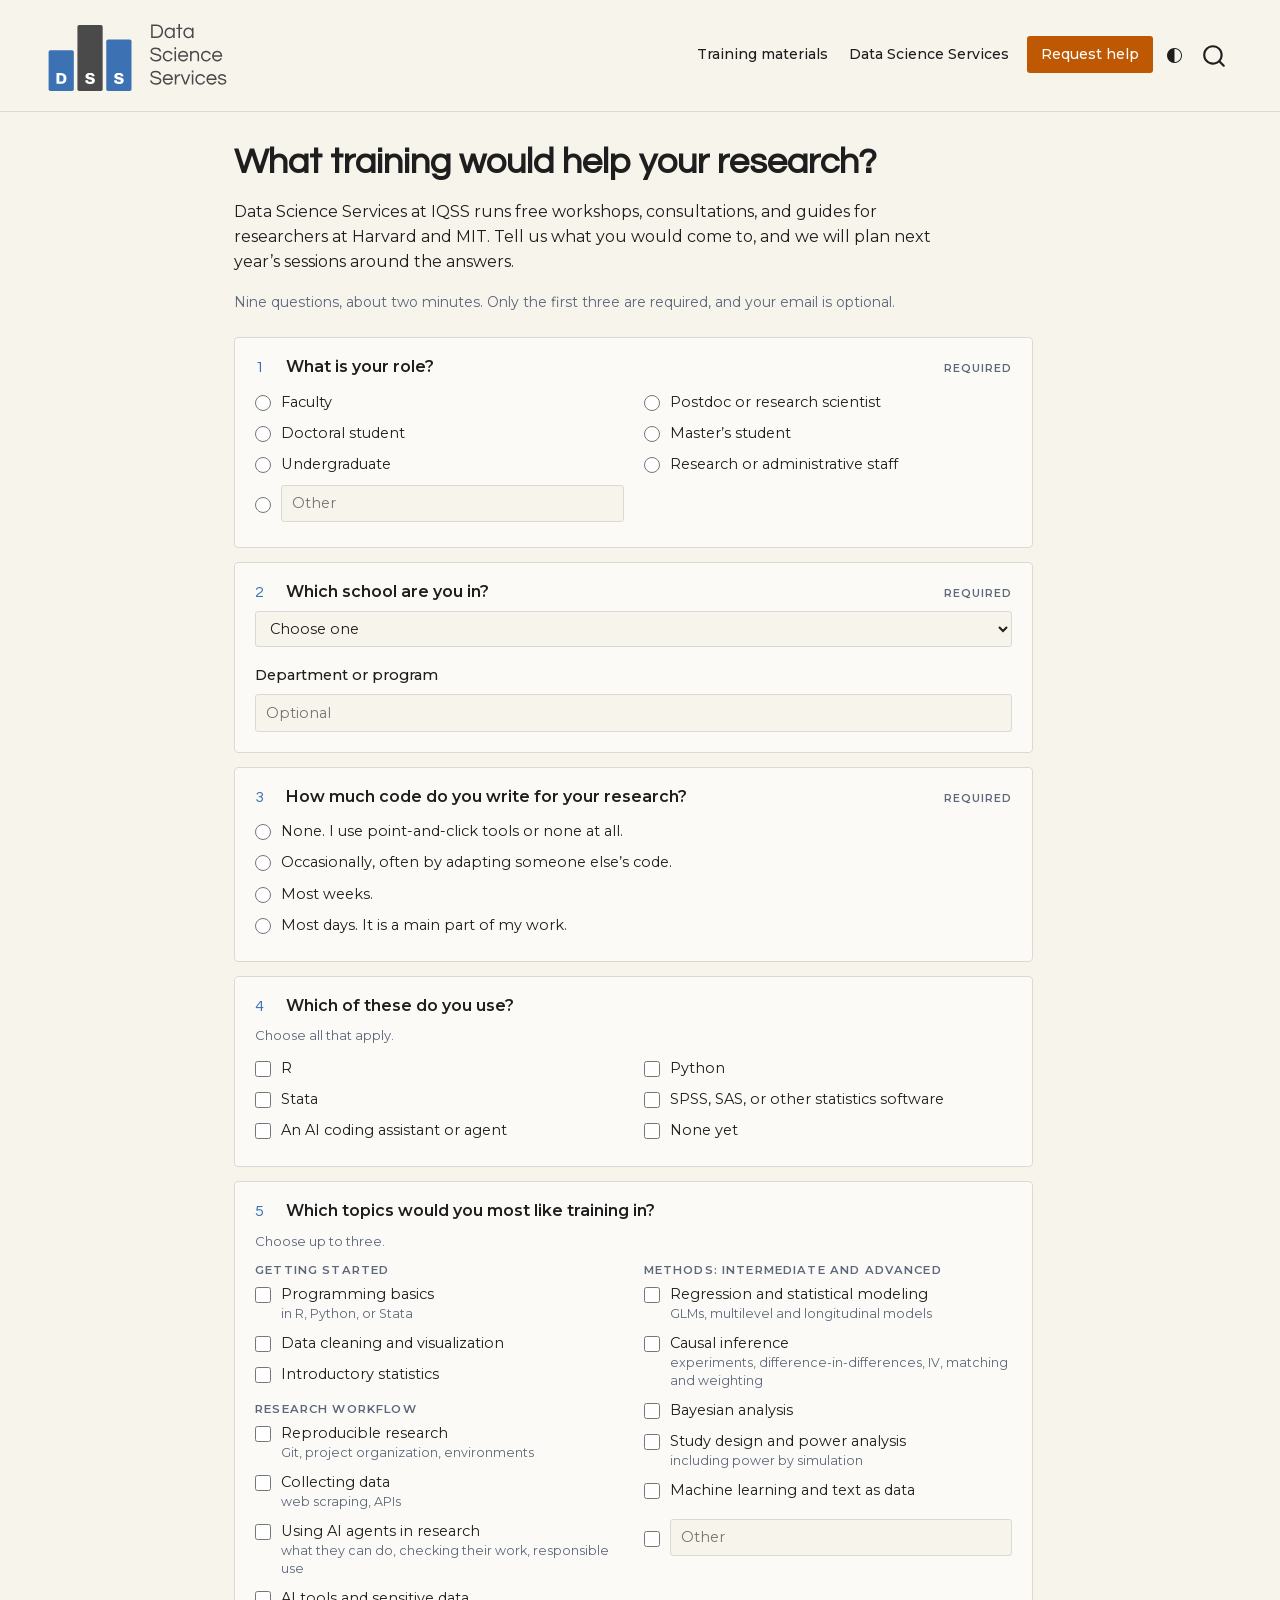
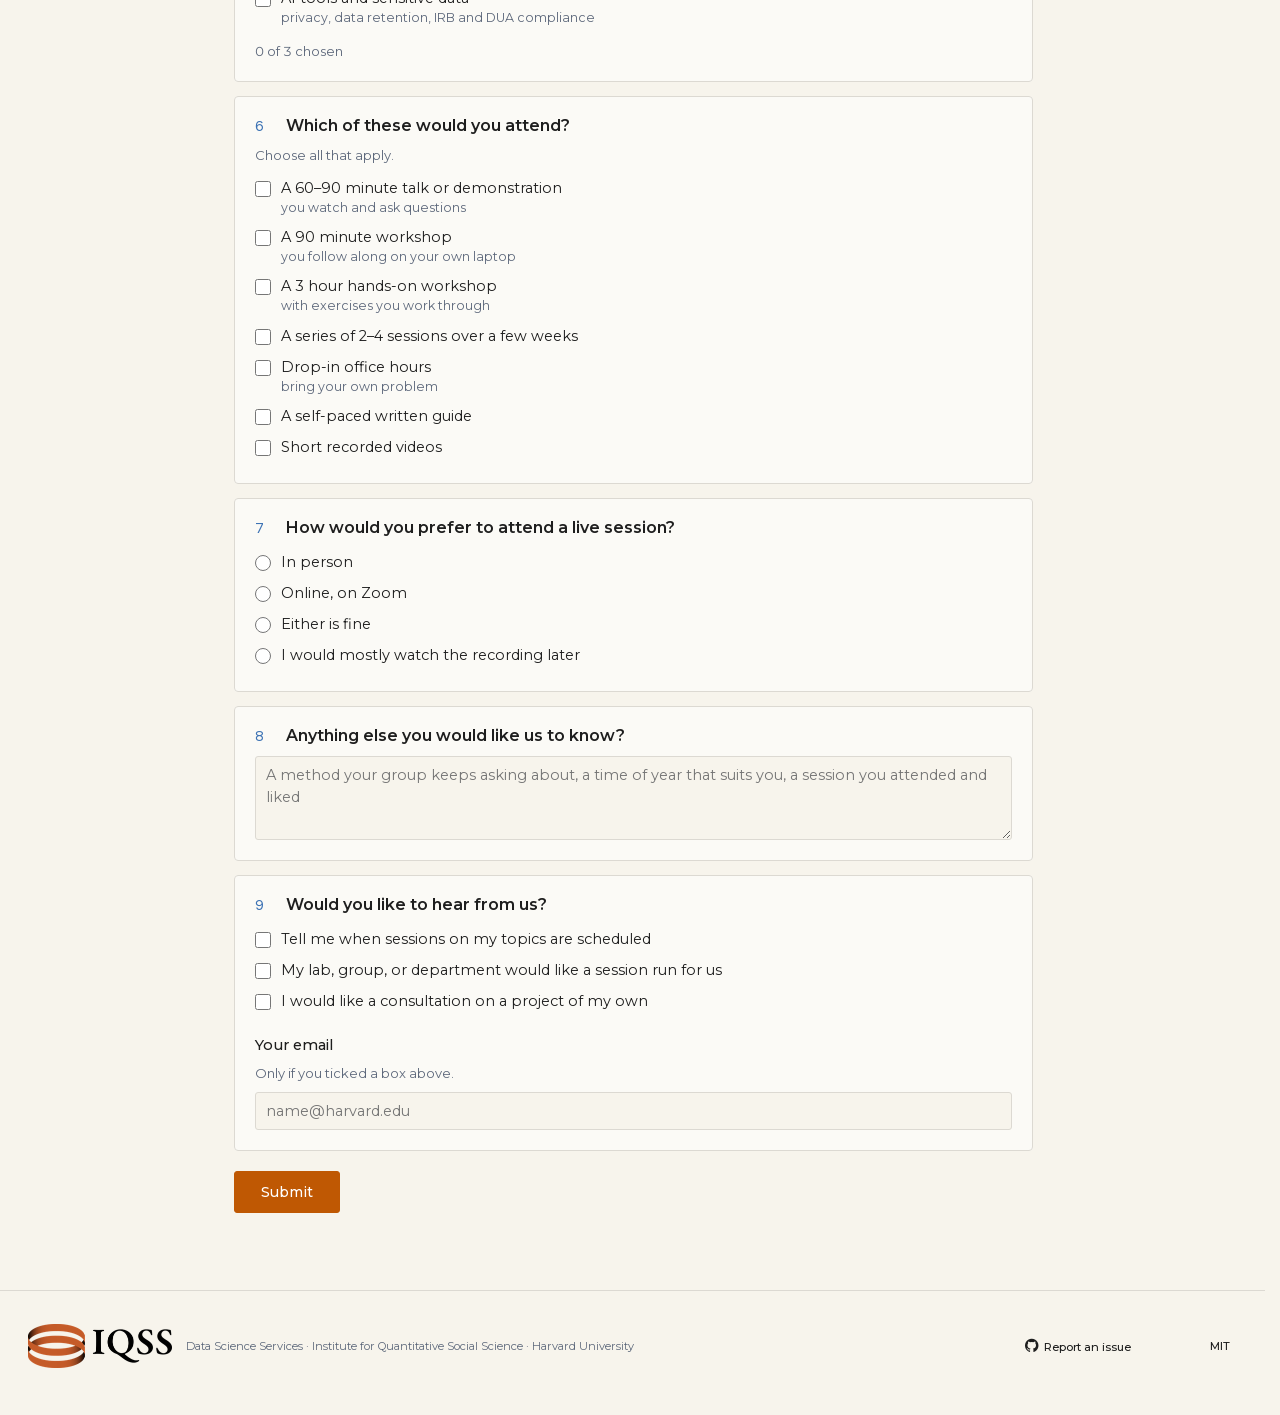
==== index.html @ 77dcd75f "Built site for gh-pages" ====
<!DOCTYPE html>
<html xmlns="http://www.w3.org/1999/xhtml" lang="en" xml:lang="en"><head>

<meta charset="utf-8">
<meta name="generator" content="quarto-1.9.38">

<meta name="viewport" content="width=device-width, initial-scale=1.0, user-scalable=yes">

<meta name="description" content="A two-minute survey from IQSS Data Science Services on the training formats and topics you would use.">

<title>What training would help your research? – DSS Training Survey</title>
<style>
/* Default styles provided by pandoc.
** See https://pandoc.org/MANUAL.html#variables-for-html for config info.
*/
code{white-space: pre-wrap;}
span.smallcaps{font-variant: small-caps;}
div.columns{display: flex; gap: min(4vw, 1.5em);}
div.column{flex: auto; overflow-x: auto;}
div.hanging-indent{margin-left: 1.5em; text-indent: -1.5em;}
ul.task-list{list-style: none;}
ul.task-list li input[type="checkbox"] {
  width: 0.8em;
  margin: 0 0.8em 0.2em -1em; /* quarto-specific, see https://github.com/quarto-dev/quarto-cli/issues/4556 */ 
  vertical-align: middle;
}
</style>


<script src="site_libs/quarto-nav/quarto-nav.js"></script>
<script src="site_libs/clipboard/clipboard.min.js"></script>
<script src="site_libs/quarto-search/autocomplete.umd.js"></script>
<script src="site_libs/quarto-search/fuse.min.js"></script>
<script src="site_libs/quarto-search/quarto-search.js"></script>
<meta name="quarto:offset" content="./">
<link href="site_libs/quarto-contrib/quarto-project/IQSS/dss-theme/assets/favicon.png" rel="icon" type="image/png">
<script src="site_libs/quarto-html/quarto.js" type="module"></script>
<script src="site_libs/quarto-html/tabsets/tabsets.js" type="module"></script>
<script src="site_libs/quarto-html/popper.min.js"></script>
<script src="site_libs/quarto-html/tippy.umd.min.js"></script>
<link href="site_libs/quarto-html/tippy.css" rel="stylesheet">
<link href="site_libs/quarto-html/quarto-syntax-highlighting-15634bcf2e68342d4ad2dfa704d543f6.css" rel="stylesheet" class="quarto-color-scheme" id="quarto-text-highlighting-styles">
<link href="site_libs/quarto-html/quarto-syntax-highlighting-dark-0a6b7249c26820e032cb0bd839ff02b1.css" rel="stylesheet" class="quarto-color-scheme quarto-color-alternate" id="quarto-text-highlighting-styles">
<link href="site_libs/quarto-html/quarto-syntax-highlighting-15634bcf2e68342d4ad2dfa704d543f6.css" rel="stylesheet" class="quarto-color-scheme-extra" id="quarto-text-highlighting-styles">
<script src="site_libs/bootstrap/bootstrap.min.js"></script>
<link href="site_libs/bootstrap/bootstrap-icons.css" rel="stylesheet">
<link href="site_libs/bootstrap/bootstrap-e7f8f51097f6277f8f8ce4ca144db521.min.css" rel="stylesheet" append-hash="true" class="quarto-color-scheme" id="quarto-bootstrap" data-mode="light">
<link href="site_libs/bootstrap/bootstrap-dark-ff4633e1a3290152a668ff7539f5a228.min.css" rel="stylesheet" append-hash="true" class="quarto-color-scheme quarto-color-alternate" id="quarto-bootstrap" data-mode="dark">
<link href="site_libs/bootstrap/bootstrap-e7f8f51097f6277f8f8ce4ca144db521.min.css" rel="stylesheet" append-hash="true" class="quarto-color-scheme-extra" id="quarto-bootstrap" data-mode="light">
<script id="quarto-search-options" type="application/json">{
  "location": "navbar",
  "copy-button": false,
  "collapse-after": 3,
  "panel-placement": "end",
  "type": "overlay",
  "limit": 50,
  "keyboard-shortcut": [
    "f",
    "/",
    "s"
  ],
  "show-item-context": false,
  "language": {
    "search-no-results-text": "No results",
    "search-matching-documents-text": "matching documents",
    "search-copy-link-title": "Copy link to search",
    "search-hide-matches-text": "Hide additional matches",
    "search-more-match-text": "more match in this document",
    "search-more-matches-text": "more matches in this document",
    "search-clear-button-title": "Clear",
    "search-text-placeholder": "",
    "search-detached-cancel-button-title": "Cancel",
    "search-submit-button-title": "Submit",
    "search-label": "Search"
  }
}</script>
<meta name="theme-color" content="#3C72B4">


</head>

<body class="nav-fixed fullcontent quarto-light"><script id="quarto-html-before-body" type="application/javascript">
    const toggleBodyColorMode = (bsSheetEl) => {
      const mode = bsSheetEl.getAttribute("data-mode");
      const bodyEl = window.document.querySelector("body");
      if (mode === "dark") {
        bodyEl.classList.add("quarto-dark");
        bodyEl.classList.remove("quarto-light");
      } else {
        bodyEl.classList.add("quarto-light");
        bodyEl.classList.remove("quarto-dark");
      }
    }
    const toggleBodyColorPrimary = () => {
      const bsSheetEl = window.document.querySelector("link#quarto-bootstrap:not([rel=disabled-stylesheet])");
      if (bsSheetEl) {
        toggleBodyColorMode(bsSheetEl);
      }
    }
    const setColorSchemeToggle = (alternate) => {
      const toggles = window.document.querySelectorAll('.quarto-color-scheme-toggle');
      for (let i=0; i < toggles.length; i++) {
        const toggle = toggles[i];
        if (toggle) {
          if (alternate) {
            toggle.classList.add("alternate");
          } else {
            toggle.classList.remove("alternate");
          }
        }
      }
    };
    const toggleColorMode = (alternate) => {
      // Switch the stylesheets
      const primaryStylesheets = window.document.querySelectorAll('link.quarto-color-scheme:not(.quarto-color-alternate)');
      const alternateStylesheets = window.document.querySelectorAll('link.quarto-color-scheme.quarto-color-alternate');
      manageTransitions('#quarto-margin-sidebar .nav-link', false);
      if (alternate) {
        // note: dark is layered on light, we don't disable primary!
        enableStylesheet(alternateStylesheets);
        for (const sheetNode of alternateStylesheets) {
          if (sheetNode.id === "quarto-bootstrap") {
            toggleBodyColorMode(sheetNode);
          }
        }
      } else {
        disableStylesheet(alternateStylesheets);
        enableStylesheet(primaryStylesheets)
        toggleBodyColorPrimary();
      }
      manageTransitions('#quarto-margin-sidebar .nav-link', true);
      // Switch the toggles
      setColorSchemeToggle(alternate)
      // Hack to workaround the fact that safari doesn't
      // properly recolor the scrollbar when toggling (#1455)
      if (navigator.userAgent.indexOf('Safari') > 0 && navigator.userAgent.indexOf('Chrome') == -1) {
        manageTransitions("body", false);
        window.scrollTo(0, 1);
        setTimeout(() => {
          window.scrollTo(0, 0);
          manageTransitions("body", true);
        }, 40);
      }
    }
    const disableStylesheet = (stylesheets) => {
      for (let i=0; i < stylesheets.length; i++) {
        const stylesheet = stylesheets[i];
        stylesheet.rel = 'disabled-stylesheet';
      }
    }
    const enableStylesheet = (stylesheets) => {
      for (let i=0; i < stylesheets.length; i++) {
        const stylesheet = stylesheets[i];
        if(stylesheet.rel !== 'stylesheet') { // for Chrome, which will still FOUC without this check
          stylesheet.rel = 'stylesheet';
        }
      }
    }
    const manageTransitions = (selector, allowTransitions) => {
      const els = window.document.querySelectorAll(selector);
      for (let i=0; i < els.length; i++) {
        const el = els[i];
        if (allowTransitions) {
          el.classList.remove('notransition');
        } else {
          el.classList.add('notransition');
        }
      }
    }
    const isFileUrl = () => {
      return window.location.protocol === 'file:';
    }
    const hasAlternateSentinel = () => {
      let styleSentinel = getColorSchemeSentinel();
      if (styleSentinel !== null) {
        return styleSentinel === "alternate";
      } else {
        return false;
      }
    }
    const setStyleSentinel = (alternate) => {
      const value = alternate ? "alternate" : "default";
      if (!isFileUrl()) {
        window.localStorage.setItem("quarto-color-scheme", value);
      } else {
        localAlternateSentinel = value;
      }
    }
    const getColorSchemeSentinel = () => {
      if (!isFileUrl()) {
        const storageValue = window.localStorage.getItem("quarto-color-scheme");
        return storageValue != null ? storageValue : localAlternateSentinel;
      } else {
        return localAlternateSentinel;
      }
    }
    const toggleGiscusIfUsed = (isAlternate, darkModeDefault) => {
      const baseTheme = document.querySelector('#giscus-base-theme')?.value ?? 'light';
      const alternateTheme = document.querySelector('#giscus-alt-theme')?.value ?? 'dark';
      let newTheme = '';
      if(authorPrefersDark) {
        newTheme = isAlternate ? baseTheme : alternateTheme;
      } else {
        newTheme = isAlternate ? alternateTheme : baseTheme;
      }
      const changeGiscusTheme = () => {
        // From: https://github.com/giscus/giscus/issues/336
        const sendMessage = (message) => {
          const iframe = document.querySelector('iframe.giscus-frame');
          if (!iframe) return;
          iframe.contentWindow.postMessage({ giscus: message }, 'https://giscus.app');
        }
        sendMessage({
          setConfig: {
            theme: newTheme
          }
        });
      }
      const isGiscussLoaded = window.document.querySelector('iframe.giscus-frame') !== null;
      if (isGiscussLoaded) {
        changeGiscusTheme();
      }
    };
    const authorPrefersDark = false;
    const queryPrefersDark = window.matchMedia('(prefers-color-scheme: dark)');
    const darkModeDefault = queryPrefersDark.matches;
      document.querySelector('link#quarto-text-highlighting-styles.quarto-color-scheme-extra').rel = 'disabled-stylesheet';
      document.querySelector('link#quarto-bootstrap.quarto-color-scheme-extra').rel = 'disabled-stylesheet';
    let localAlternateSentinel = darkModeDefault ? 'alternate' : 'default';
    // Dark / light mode switch
    window.quartoToggleColorScheme = () => {
      // Read the current dark / light value
      let toAlternate = !hasAlternateSentinel();
      toggleColorMode(toAlternate);
      setStyleSentinel(toAlternate);
      toggleGiscusIfUsed(toAlternate, darkModeDefault);
      window.dispatchEvent(new Event('resize'));
    };
    queryPrefersDark.addEventListener("change", e => {
      if(window.localStorage.getItem("quarto-color-scheme") !== null)
        return;
      const alternate = e.matches
      toggleColorMode(alternate);
      localAlternateSentinel = e.matches ? 'alternate' : 'default'; // this is used alongside local storage!
      toggleGiscusIfUsed(alternate, darkModeDefault);
    });
    // Switch to dark mode if need be
    if (hasAlternateSentinel()) {
      toggleColorMode(true);
    } else {
      toggleColorMode(false);
    }
  </script>

<div id="quarto-search-results"></div>
  <header id="quarto-header" class="headroom fixed-top">
    <nav class="navbar navbar-expand-lg " data-bs-theme="dark">
      <div class="navbar-container container-fluid">
      <div class="navbar-brand-container mx-auto">
    <a href="https://www.iq.harvard.edu/data-science-services" class="navbar-brand navbar-brand-logo">
    <img src="site_libs/quarto-contrib/quarto-project/IQSS/dss-theme/assets/dss-logo.svg" alt="" class="navbar-logo light-content">
    <img src="site_libs/quarto-contrib/quarto-project/IQSS/dss-theme/assets/dss-logo-dark.svg" alt="" class="navbar-logo dark-content">
    </a>
  </div>
            <div id="quarto-search" class="" title="Search"></div>
          <button class="navbar-toggler" type="button" data-bs-toggle="collapse" data-bs-target="#navbarCollapse" aria-controls="navbarCollapse" role="menu" aria-expanded="false" aria-label="Toggle navigation" onclick="if (window.quartoToggleHeadroom) { window.quartoToggleHeadroom(); }">
  <span class="navbar-toggler-icon"></span>
</button>
          <div class="collapse navbar-collapse" id="navbarCollapse">
            <ul class="navbar-nav navbar-nav-scroll ms-auto">
  <li class="nav-item">
    <a class="nav-link" href="https://iqss.github.io/dss-training/"> 
<span class="menu-text">Training materials</span></a>
  </li>  
  <li class="nav-item">
    <a class="nav-link" href="https://www.iq.harvard.edu/data-science-services"> 
<span class="menu-text">Data Science Services</span></a>
  </li>  
  <li class="nav-item">
    <a class="nav-link" href="https://www.iq.harvard.edu/data-science-services/contact-us"> 
<span class="menu-text">Request help</span></a>
  </li>  
</ul>
          </div> <!-- /navcollapse -->
            <div class="quarto-navbar-tools">
  <a href="" class="quarto-color-scheme-toggle quarto-navigation-tool  px-1" onclick="window.quartoToggleColorScheme(); return false;" title="Toggle dark mode"><i class="bi"></i></a>
</div>
      </div> <!-- /container-fluid -->
    </nav>
</header>
<!-- content -->
<div id="quarto-content" class="quarto-container page-columns page-rows-contents page-layout-article page-navbar">
<!-- sidebar -->
<!-- margin-sidebar -->
    
<!-- main -->
<main class="content" id="quarto-document-content">


<header id="title-block-header" class="quarto-title-block default">
<div class="quarto-title">
<h1 class="title">What training would help your research?</h1>
</div>

<div>
  <div class="description">
    A two-minute survey from IQSS Data Science Services on the training formats and topics you would use.
  </div>
</div>


<div class="quarto-title-meta">

    
  
    
  </div>
  


</header>


<p class="lede">Data Science Services at IQSS runs free workshops, consultations, and guides for researchers at Harvard and MIT. Tell us what you would come to, and we will plan next year’s sessions around the answers.</p><p class="survey-meta">Nine questions, about two minutes. Only the first three are required, and your email is optional.</p><form id="survey-form" data-survey="2026" data-endpoint="https://script.google.com/macros/s/AKfycbxiOhMQ71eu6hIfHcC5cVQHvexdoMuqfLyOzqNETC7YJBLpxZy3nLkGeoO0Kr7VsfQU/exec" novalidate=""><fieldset><div class="question" data-q="role" data-type="radio" data-required="true"><div class="q" id="role-label"><span class="num">1</span><span class="q-text">What is your role?</span><span class="req" title="Required">Required</span></div><div class="opts cols"><label class="opt" for="role-1"><input type="radio" name="role" id="role-1" value="Faculty"><span>Faculty</span></label><label class="opt" for="role-2"><input type="radio" name="role" id="role-2" value="Postdoc or research scientist"><span>Postdoc or research scientist</span></label><label class="opt" for="role-3"><input type="radio" name="role" id="role-3" value="Doctoral student"><span>Doctoral student</span></label><label class="opt" for="role-4"><input type="radio" name="role" id="role-4" value="Master’s student"><span>Master’s student</span></label><label class="opt" for="role-5"><input type="radio" name="role" id="role-5" value="Undergraduate"><span>Undergraduate</span></label><label class="opt" for="role-6"><input type="radio" name="role" id="role-6" value="Research or administrative staff"><span>Research or administrative staff</span></label><div class="opt opt-other"><input type="radio" name="role" id="role-other" value="Other" aria-label="Other"><input type="text" class="other-text" id="role-other-text" name="role_other" placeholder="Other" maxlength="200" aria-label="Other, please describe"></div></div><div class="error" role="alert"></div></div></fieldset><fieldset><div class="question" data-q="school" data-type="select" data-required="true"><div class="q" id="school-label"><span class="num">2</span><span class="q-text">Which school are you in?</span><span class="req" title="Required">Required</span></div><select id="school" name="school" aria-labelledby="school-label"><option value="">Choose one</option><option>Faculty of Arts and Sciences</option><option>School of Engineering and Applied Sciences</option><option>Business School</option><option>Chan School of Public Health</option><option>Divinity School</option><option>Graduate School of Design</option><option>Graduate School of Education</option><option>Kennedy School</option><option>Law School</option><option>Medical School or School of Dental Medicine</option><option>Radcliffe Institute</option><option>Other Harvard unit</option><option>MIT</option><option>Elsewhere</option></select><div class="error" role="alert"></div></div><div class="question" data-q="department" data-type="text"><div class="q part" id="department-label"><span class="q-text">Department or program</span></div><input type="text" id="department" name="department" maxlength="200" placeholder="Optional" aria-labelledby="department-label"><div class="error" role="alert"></div></div></fieldset><fieldset><div class="question" data-q="coding" data-type="radio" data-required="true"><div class="q" id="coding-label"><span class="num">3</span><span class="q-text">How much code do you write for your research?</span><span class="req" title="Required">Required</span></div><div class="opts"><label class="opt" for="coding-1"><input type="radio" name="coding" id="coding-1" value="None. I use point-and-click tools or none at all."><span>None. I use point-and-click tools or none at all.</span></label><label class="opt" for="coding-2"><input type="radio" name="coding" id="coding-2" value="Occasionally, often by adapting someone else’s code."><span>Occasionally, often by adapting someone else’s code.</span></label><label class="opt" for="coding-3"><input type="radio" name="coding" id="coding-3" value="Most weeks."><span>Most weeks.</span></label><label class="opt" for="coding-4"><input type="radio" name="coding" id="coding-4" value="Most days. It is a main part of my work."><span>Most days. It is a main part of my work.</span></label></div><div class="error" role="alert"></div></div></fieldset><fieldset><div class="question" data-q="uses" data-type="checkbox"><div class="q" id="uses-label"><span class="num">4</span><span class="q-text">Which of these do you use?</span></div><div class="hint">Choose all that apply.</div><div class="opts cols"><label class="opt" for="uses-1"><input type="checkbox" name="uses" id="uses-1" value="R"><span>R</span></label><label class="opt" for="uses-2"><input type="checkbox" name="uses" id="uses-2" value="Python"><span>Python</span></label><label class="opt" for="uses-3"><input type="checkbox" name="uses" id="uses-3" value="Stata"><span>Stata</span></label><label class="opt" for="uses-4"><input type="checkbox" name="uses" id="uses-4" value="SPSS, SAS, or other statistics software"><span>SPSS, SAS, or other statistics software</span></label><label class="opt" for="uses-5"><input type="checkbox" name="uses" id="uses-5" value="An AI coding assistant or agent"><span>An AI coding assistant or agent</span></label><label class="opt" for="uses-6"><input type="checkbox" name="uses" id="uses-6" value="None yet"><span>None yet</span></label></div><div class="error" role="alert"></div></div></fieldset><fieldset><div class="question" data-q="topics" data-type="checkbox" data-max="3"><div class="q" id="topics-label"><span class="num">5</span><span class="q-text">Which topics would you most like training in?</span></div><div class="hint">Choose up to three.</div><div class="opts cols"><div class="opt-group"><div class="group-label">Getting started</div><label class="opt" for="topics-1"><input type="checkbox" name="topics" id="topics-1" value="Programming basics"><span>Programming basics<small>in R, Python, or Stata</small></span></label><label class="opt" for="topics-2"><input type="checkbox" name="topics" id="topics-2" value="Data cleaning and visualization"><span>Data cleaning and visualization</span></label><label class="opt" for="topics-3"><input type="checkbox" name="topics" id="topics-3" value="Introductory statistics"><span>Introductory statistics</span></label></div><div class="opt-group"><div class="group-label">Research workflow</div><label class="opt" for="topics-4"><input type="checkbox" name="topics" id="topics-4" value="Reproducible research"><span>Reproducible research<small>Git, project organization, environments</small></span></label><label class="opt" for="topics-5"><input type="checkbox" name="topics" id="topics-5" value="Collecting data"><span>Collecting data<small>web scraping, APIs</small></span></label><label class="opt" for="topics-6"><input type="checkbox" name="topics" id="topics-6" value="Using AI agents in research"><span>Using AI agents in research<small>what they can do, checking their work, responsible use</small></span></label><label class="opt" for="topics-7"><input type="checkbox" name="topics" id="topics-7" value="AI tools and sensitive data"><span>AI tools and sensitive data<small>privacy, data retention, IRB and DUA compliance</small></span></label></div><div class="opt-group"><div class="group-label">Methods: intermediate and advanced</div><label class="opt" for="topics-8"><input type="checkbox" name="topics" id="topics-8" value="Regression and statistical modeling"><span>Regression and statistical modeling<small>GLMs, multilevel and longitudinal models</small></span></label><label class="opt" for="topics-9"><input type="checkbox" name="topics" id="topics-9" value="Causal inference"><span>Causal inference<small>experiments, difference-in-differences, IV, matching and weighting</small></span></label><label class="opt" for="topics-10"><input type="checkbox" name="topics" id="topics-10" value="Bayesian analysis"><span>Bayesian analysis</span></label><label class="opt" for="topics-11"><input type="checkbox" name="topics" id="topics-11" value="Study design and power analysis"><span>Study design and power analysis<small>including power by simulation</small></span></label><label class="opt" for="topics-12"><input type="checkbox" name="topics" id="topics-12" value="Machine learning and text as data"><span>Machine learning and text as data</span></label></div><div class="opt opt-other"><input type="checkbox" name="topics" id="topics-other" value="Other" aria-label="Other"><input type="text" class="other-text" id="topics-other-text" name="topics_other" placeholder="Other" maxlength="200" aria-label="Other, please describe"></div></div><div class="counter" aria-live="polite"></div><div class="error" role="alert"></div></div></fieldset><fieldset><div class="question" data-q="formats" data-type="checkbox"><div class="q" id="formats-label"><span class="num">6</span><span class="q-text">Which of these would you attend?</span></div><div class="hint">Choose all that apply.</div><div class="opts"><label class="opt" for="formats-1"><input type="checkbox" name="formats" id="formats-1" value="A 60–90 minute talk or demonstration"><span>A 60–90 minute talk or demonstration<small>you watch and ask questions</small></span></label><label class="opt" for="formats-2"><input type="checkbox" name="formats" id="formats-2" value="A 90 minute workshop"><span>A 90 minute workshop<small>you follow along on your own laptop</small></span></label><label class="opt" for="formats-3"><input type="checkbox" name="formats" id="formats-3" value="A 3 hour hands-on workshop"><span>A 3 hour hands-on workshop<small>with exercises you work through</small></span></label><label class="opt" for="formats-4"><input type="checkbox" name="formats" id="formats-4" value="A series of 2–4 sessions over a few weeks"><span>A series of 2–4 sessions over a few weeks</span></label><label class="opt" for="formats-5"><input type="checkbox" name="formats" id="formats-5" value="Drop-in office hours"><span>Drop-in office hours<small>bring your own problem</small></span></label><label class="opt" for="formats-6"><input type="checkbox" name="formats" id="formats-6" value="A self-paced written guide"><span>A self-paced written guide</span></label><label class="opt" for="formats-7"><input type="checkbox" name="formats" id="formats-7" value="Short recorded videos"><span>Short recorded videos</span></label></div><div class="error" role="alert"></div></div></fieldset><fieldset><div class="question" data-q="attend" data-type="radio"><div class="q" id="attend-label"><span class="num">7</span><span class="q-text">How would you prefer to attend a live session?</span></div><div class="opts"><label class="opt" for="attend-1"><input type="radio" name="attend" id="attend-1" value="In person"><span>In person</span></label><label class="opt" for="attend-2"><input type="radio" name="attend" id="attend-2" value="Online, on Zoom"><span>Online, on Zoom</span></label><label class="opt" for="attend-3"><input type="radio" name="attend" id="attend-3" value="Either is fine"><span>Either is fine</span></label><label class="opt" for="attend-4"><input type="radio" name="attend" id="attend-4" value="I would mostly watch the recording later"><span>I would mostly watch the recording later</span></label></div><div class="error" role="alert"></div></div></fieldset><fieldset><div class="question" data-q="comments" data-type="textarea"><div class="q" id="comments-label"><span class="num">8</span><span class="q-text">Anything else you would like us to know?</span></div><textarea id="comments" name="comments" maxlength="2000" placeholder="A method your group keeps asking about, a time of year that suits you, a session you attended and liked" aria-labelledby="comments-label"></textarea><div class="error" role="alert"></div></div></fieldset><fieldset><div class="question" data-q="follow_up" data-type="checkbox"><div class="q" id="follow_up-label"><span class="num">9</span><span class="q-text">Would you like to hear from us?</span></div><div class="opts"><label class="opt" for="follow_up-1"><input type="checkbox" name="follow_up" id="follow_up-1" value="Tell me when sessions on my topics are scheduled"><span>Tell me when sessions on my topics are scheduled</span></label><label class="opt" for="follow_up-2"><input type="checkbox" name="follow_up" id="follow_up-2" value="My lab, group, or department would like a session run for us"><span>My lab, group, or department would like a session run for us</span></label><label class="opt" for="follow_up-3"><input type="checkbox" name="follow_up" id="follow_up-3" value="I would like a consultation on a project of my own"><span>I would like a consultation on a project of my own</span></label></div><div class="error" role="alert"></div></div><div class="question" data-q="email" data-type="email"><div class="q part" id="email-label"><span class="q-text">Your email</span></div><div class="hint">Only if you ticked a box above.</div><input type="email" id="email" name="email" autocomplete="email" maxlength="200" placeholder="name@harvard.edu" aria-labelledby="email-label"><div class="error" role="alert"></div></div></fieldset><div class="hp" aria-hidden="true"><label>Website <input type="text" name="website" tabindex="-1" autocomplete="off"></label></div><div class="actions"><button type="submit" class="dss-btn">Submit</button><span class="status" role="status"></span></div></form><div id="survey-thanks" class="thanks" hidden="" tabindex="-1"><h2>Thank you</h2><p>Thank you. We will use your answers to plan next year’s training. If you asked us to get in touch, we will write to you at the address you gave.</p></div>



</main> <!-- /main -->
<script>
// Light / Dark / System switch, built on Quarto's own light-dark mechanism (Quarto 1.7+ with
// respect-user-color-scheme: true). Quarto stores an explicit choice in localStorage["quarto-color-scheme"]
// ("default" = light, "alternate" = dark) and, when nothing is stored, follows prefers-color-scheme and
// tracks OS changes live. "System" here therefore means: remove the stored choice and apply the OS preference.
(function () {
  const KEY = "quarto-color-scheme";
  const mq = window.matchMedia("(prefers-color-scheme: dark)");
  const stored = () => { try { return window.localStorage.getItem(KEY); } catch { return null; } };
  const mode = () => { const s = stored(); return s === "alternate" ? "dark" : s === "default" ? "light" : "system"; };
  const isDark = () => document.body.classList.contains("quarto-dark");
  const apply = (dark) => {
    if (isDark() === dark) return;
    if (typeof window.quartoToggleColorScheme === "function") { window.quartoToggleColorScheme(); }
  };
  const choose = (m) => {
    const dark = m === "dark" ? true : m === "light" ? false : mq.matches;
    apply(dark);
    try {
      if (m === "system") { window.localStorage.removeItem(KEY); }
      else { window.localStorage.setItem(KEY, dark ? "alternate" : "default"); }
    } catch {}
    mark();
  };
  const items = [["light", "Light", "bi-sun"], ["dark", "Dark", "bi-moon"], ["system", "System", "bi-circle-half"]];
  let menu;
  const mark = () => {
    if (!menu) return;
    const m = mode();
    menu.querySelectorAll("[data-mode]").forEach((a) => {
      const on = a.dataset.mode === m;
      a.classList.toggle("active", on);
      a.setAttribute("aria-current", on ? "true" : "false");
    });
    const icon = menu.parentElement.querySelector(".dss-switch-icon");
    if (icon) icon.className = "bi dss-switch-icon " + items.find((i) => i[0] === m)[2];
  };
  const build = () => {
    const nav = document.querySelector(".navbar .navbar-nav.ms-auto") || document.querySelector(".navbar .navbar-nav");
    if (!nav || nav.querySelector(".dss-theme-switch")) return;
    const li = document.createElement("li");
    li.className = "nav-item dropdown dss-theme-switch";
    li.innerHTML =
      '<a class="nav-link dropdown-toggle" href="#" role="button" data-bs-toggle="dropdown" aria-expanded="false" aria-label="Color scheme" title="Color scheme">' +
      '<i class="bi dss-switch-icon bi-circle-half"></i></a>' +
      '<ul class="dropdown-menu dropdown-menu-end">' +
      items.map(([m, label, icon]) => '<li><a class="dropdown-item" href="#" data-mode="' + m + '"><i class="bi ' + icon + '"></i> ' + label + "</a></li>").join("") +
      "</ul>";
    nav.appendChild(li);
    menu = li.querySelector(".dropdown-menu");
    menu.addEventListener("click", (e) => {
      const a = e.target.closest("[data-mode]");
      if (!a) return;
      e.preventDefault();
      choose(a.dataset.mode);
    });
    mark();
  };
  if (document.readyState === "loading") { document.addEventListener("DOMContentLoaded", build); } else { build(); }
  // Quarto's listener re-applies the OS preference on change when nothing is stored; keep the tick in step.
  mq.addEventListener("change", () => setTimeout(mark, 0));
})();
</script>
<script id="quarto-html-after-body" type="application/javascript">
  window.document.addEventListener("DOMContentLoaded", function (event) {
    // Ensure there is a toggle, if there isn't float one in the top right
    if (window.document.querySelector('.quarto-color-scheme-toggle') === null) {
      const a = window.document.createElement('a');
      a.classList.add('top-right');
      a.classList.add('quarto-color-scheme-toggle');
      a.href = "";
      a.onclick = function() { try { window.quartoToggleColorScheme(); } catch {} return false; };
      const i = window.document.createElement("i");
      i.classList.add('bi');
      a.appendChild(i);
      window.document.body.appendChild(a);
    }
    setColorSchemeToggle(hasAlternateSentinel())
    const isCodeAnnotation = (el) => {
      for (const clz of el.classList) {
        if (clz.startsWith('code-annotation-')) {                     
          return true;
        }
      }
      return false;
    }
    const onCopySuccess = function(e) {
      // button target
      const button = e.trigger;
      // don't keep focus
      button.blur();
      // flash "checked"
      button.classList.add('code-copy-button-checked');
      var currentTitle = button.getAttribute("title");
      button.setAttribute("title", "Copied!");
      let tooltip;
      if (window.bootstrap) {
        button.setAttribute("data-bs-toggle", "tooltip");
        button.setAttribute("data-bs-placement", "left");
        button.setAttribute("data-bs-title", "Copied!");
        tooltip = new bootstrap.Tooltip(button, 
          { trigger: "manual", 
            customClass: "code-copy-button-tooltip",
            offset: [0, -8]});
        tooltip.show();    
      }
      setTimeout(function() {
        if (tooltip) {
          tooltip.hide();
          button.removeAttribute("data-bs-title");
          button.removeAttribute("data-bs-toggle");
          button.removeAttribute("data-bs-placement");
        }
        button.setAttribute("title", currentTitle);
        button.classList.remove('code-copy-button-checked');
      }, 1000);
      // clear code selection
      e.clearSelection();
    }
    const getTextToCopy = function(trigger) {
      const outerScaffold = trigger.parentElement.cloneNode(true);
      const codeEl = outerScaffold.querySelector('code');
      for (const childEl of codeEl.children) {
        if (isCodeAnnotation(childEl)) {
          childEl.remove();
        }
      }
      return codeEl.innerText;
    }
    const clipboard = new window.ClipboardJS('.code-copy-button:not([data-in-quarto-modal])', {
      text: getTextToCopy
    });
    clipboard.on('success', onCopySuccess);
    if (window.document.getElementById('quarto-embedded-source-code-modal')) {
      const clipboardModal = new window.ClipboardJS('.code-copy-button[data-in-quarto-modal]', {
        text: getTextToCopy,
        container: window.document.getElementById('quarto-embedded-source-code-modal')
      });
      clipboardModal.on('success', onCopySuccess);
    }
      var localhostRegex = new RegExp(/^(?:http|https):\/\/localhost\:?[0-9]*\//);
      var mailtoRegex = new RegExp(/^mailto:/);
        var filterRegex = new RegExp("https:\/\/iqss\.github\.io\/dss-survey\/");
      var isInternal = (href) => {
          return filterRegex.test(href) || localhostRegex.test(href) || mailtoRegex.test(href);
      }
      // Inspect non-navigation links and adorn them if external
     var links = window.document.querySelectorAll('a[href]:not(.nav-link):not(.navbar-brand):not(.toc-action):not(.sidebar-link):not(.sidebar-item-toggle):not(.pagination-link):not(.no-external):not([aria-hidden]):not(.dropdown-item):not(.quarto-navigation-tool):not(.about-link)');
      for (var i=0; i<links.length; i++) {
        const link = links[i];
        if (!isInternal(link.href)) {
          // undo the damage that might have been done by quarto-nav.js in the case of
          // links that we want to consider external
          if (link.dataset.originalHref !== undefined) {
            link.href = link.dataset.originalHref;
          }
            // target, if specified
            link.setAttribute("target", "_blank");
            if (link.getAttribute("rel") === null) {
              link.setAttribute("rel", "noopener");
            }
        }
      }
    function tippyHover(el, contentFn, onTriggerFn, onUntriggerFn) {
      const config = {
        allowHTML: true,
        maxWidth: 500,
        delay: 100,
        arrow: false,
        appendTo: function(el) {
            return el.parentElement;
        },
        interactive: true,
        interactiveBorder: 10,
        theme: 'quarto',
        placement: 'bottom-start',
      };
      if (contentFn) {
        config.content = contentFn;
      }
      if (onTriggerFn) {
        config.onTrigger = onTriggerFn;
      }
      if (onUntriggerFn) {
        config.onUntrigger = onUntriggerFn;
      }
      window.tippy(el, config); 
    }
    const noterefs = window.document.querySelectorAll('a[role="doc-noteref"]');
    for (var i=0; i<noterefs.length; i++) {
      const ref = noterefs[i];
      tippyHover(ref, function() {
        // use id or data attribute instead here
        let href = ref.getAttribute('data-footnote-href') || ref.getAttribute('href');
        try { href = new URL(href).hash; } catch {}
        const id = href.replace(/^#\/?/, "");
        const note = window.document.getElementById(id);
        if (note) {
          return note.innerHTML;
        } else {
          return "";
        }
      });
    }
    const xrefs = window.document.querySelectorAll('a.quarto-xref');
    const processXRef = (id, note) => {
      // Strip column container classes
      const stripColumnClz = (el) => {
        el.classList.remove("page-full", "page-columns");
        if (el.children) {
          for (const child of el.children) {
            stripColumnClz(child);
          }
        }
      }
      stripColumnClz(note)
      if (id === null || id.startsWith('sec-')) {
        // Special case sections, only their first couple elements
        const container = document.createElement("div");
        if (note.children && note.children.length > 2) {
          container.appendChild(note.children[0].cloneNode(true));
          for (let i = 1; i < note.children.length; i++) {
            const child = note.children[i];
            if (child.tagName === "P" && child.innerText === "") {
              continue;
            } else {
              container.appendChild(child.cloneNode(true));
              break;
            }
          }
          if (window.Quarto?.typesetMath) {
            window.Quarto.typesetMath(container);
          }
          return container.innerHTML
        } else {
          if (window.Quarto?.typesetMath) {
            window.Quarto.typesetMath(note);
          }
          return note.innerHTML;
        }
      } else {
        // Remove any anchor links if they are present
        const anchorLink = note.querySelector('a.anchorjs-link');
        if (anchorLink) {
          anchorLink.remove();
        }
        if (window.Quarto?.typesetMath) {
          window.Quarto.typesetMath(note);
        }
        if (note.classList.contains("callout")) {
          return note.outerHTML;
        } else {
          return note.innerHTML;
        }
      }
    }
    for (var i=0; i<xrefs.length; i++) {
      const xref = xrefs[i];
      tippyHover(xref, undefined, function(instance) {
        instance.disable();
        let url = xref.getAttribute('href');
        let hash = undefined; 
        if (url.startsWith('#')) {
          hash = url;
        } else {
          try { hash = new URL(url).hash; } catch {}
        }
        if (hash) {
          const id = hash.replace(/^#\/?/, "");
          const note = window.document.getElementById(id);
          if (note !== null) {
            try {
              const html = processXRef(id, note.cloneNode(true));
              instance.setContent(html);
            } finally {
              instance.enable();
              instance.show();
            }
          } else {
            // See if we can fetch this
            fetch(url.split('#')[0])
            .then(res => res.text())
            .then(html => {
              const parser = new DOMParser();
              const htmlDoc = parser.parseFromString(html, "text/html");
              const note = htmlDoc.getElementById(id);
              if (note !== null) {
                const html = processXRef(id, note);
                instance.setContent(html);
              } 
            }).finally(() => {
              instance.enable();
              instance.show();
            });
          }
        } else {
          // See if we can fetch a full url (with no hash to target)
          // This is a special case and we should probably do some content thinning / targeting
          fetch(url)
          .then(res => res.text())
          .then(html => {
            const parser = new DOMParser();
            const htmlDoc = parser.parseFromString(html, "text/html");
            const note = htmlDoc.querySelector('main.content');
            if (note !== null) {
              // This should only happen for chapter cross references
              // (since there is no id in the URL)
              // remove the first header
              if (note.children.length > 0 && note.children[0].tagName === "HEADER") {
                note.children[0].remove();
              }
              const html = processXRef(null, note);
              instance.setContent(html);
            } 
          }).finally(() => {
            instance.enable();
            instance.show();
          });
        }
      }, function(instance) {
      });
    }
        let selectedAnnoteEl;
        const selectorForAnnotation = ( cell, annotation) => {
          let cellAttr = 'data-code-cell="' + cell + '"';
          let lineAttr = 'data-code-annotation="' +  annotation + '"';
          const selector = 'span[' + cellAttr + '][' + lineAttr + ']';
          return selector;
        }
        const selectCodeLines = (annoteEl) => {
          const doc = window.document;
          const targetCell = annoteEl.getAttribute("data-target-cell");
          const targetAnnotation = annoteEl.getAttribute("data-target-annotation");
          const annoteSpan = window.document.querySelector(selectorForAnnotation(targetCell, targetAnnotation));
          const lines = annoteSpan.getAttribute("data-code-lines").split(",");
          const lineIds = lines.map((line) => {
            return targetCell + "-" + line;
          })
          let top = null;
          let height = null;
          let parent = null;
          if (lineIds.length > 0) {
              //compute the position of the single el (top and bottom and make a div)
              const el = window.document.getElementById(lineIds[0]);
              top = el.offsetTop;
              height = el.offsetHeight;
              parent = el.parentElement.parentElement;
            if (lineIds.length > 1) {
              const lastEl = window.document.getElementById(lineIds[lineIds.length - 1]);
              const bottom = lastEl.offsetTop + lastEl.offsetHeight;
              height = bottom - top;
            }
            if (top !== null && height !== null && parent !== null) {
              // cook up a div (if necessary) and position it 
              let div = window.document.getElementById("code-annotation-line-highlight");
              if (div === null) {
                div = window.document.createElement("div");
                div.setAttribute("id", "code-annotation-line-highlight");
                div.style.position = 'absolute';
                parent.appendChild(div);
              }
              div.style.top = top - 2 + "px";
              div.style.height = height + 4 + "px";
              div.style.left = 0;
              let gutterDiv = window.document.getElementById("code-annotation-line-highlight-gutter");
              if (gutterDiv === null) {
                gutterDiv = window.document.createElement("div");
                gutterDiv.setAttribute("id", "code-annotation-line-highlight-gutter");
                gutterDiv.style.position = 'absolute';
                const codeCell = window.document.getElementById(targetCell);
                const gutter = codeCell.querySelector('.code-annotation-gutter');
                gutter.appendChild(gutterDiv);
              }
              gutterDiv.style.top = top - 2 + "px";
              gutterDiv.style.height = height + 4 + "px";
            }
            selectedAnnoteEl = annoteEl;
          }
        };
        const unselectCodeLines = () => {
          const elementsIds = ["code-annotation-line-highlight", "code-annotation-line-highlight-gutter"];
          elementsIds.forEach((elId) => {
            const div = window.document.getElementById(elId);
            if (div) {
              div.remove();
            }
          });
          selectedAnnoteEl = undefined;
        };
          // Handle positioning of the toggle
      window.addEventListener(
        "resize",
        throttle(() => {
          elRect = undefined;
          if (selectedAnnoteEl) {
            selectCodeLines(selectedAnnoteEl);
          }
        }, 10)
      );
      function throttle(fn, ms) {
      let throttle = false;
      let timer;
        return (...args) => {
          if(!throttle) { // first call gets through
              fn.apply(this, args);
              throttle = true;
          } else { // all the others get throttled
              if(timer) clearTimeout(timer); // cancel #2
              timer = setTimeout(() => {
                fn.apply(this, args);
                timer = throttle = false;
              }, ms);
          }
        };
      }
        // Attach click handler to the DT
        const annoteDls = window.document.querySelectorAll('dt[data-target-cell]');
        for (const annoteDlNode of annoteDls) {
          annoteDlNode.addEventListener('click', (event) => {
            const clickedEl = event.target;
            if (clickedEl !== selectedAnnoteEl) {
              unselectCodeLines();
              const activeEl = window.document.querySelector('dt[data-target-cell].code-annotation-active');
              if (activeEl) {
                activeEl.classList.remove('code-annotation-active');
              }
              selectCodeLines(clickedEl);
              clickedEl.classList.add('code-annotation-active');
            } else {
              // Unselect the line
              unselectCodeLines();
              clickedEl.classList.remove('code-annotation-active');
            }
          });
        }
    const findCites = (el) => {
      const parentEl = el.parentElement;
      if (parentEl) {
        const cites = parentEl.dataset.cites;
        if (cites) {
          return {
            el,
            cites: cites.split(' ')
          };
        } else {
          return findCites(el.parentElement)
        }
      } else {
        return undefined;
      }
    };
    var bibliorefs = window.document.querySelectorAll('a[role="doc-biblioref"]');
    for (var i=0; i<bibliorefs.length; i++) {
      const ref = bibliorefs[i];
      const citeInfo = findCites(ref);
      if (citeInfo) {
        tippyHover(citeInfo.el, function() {
          var popup = window.document.createElement('div');
          citeInfo.cites.forEach(function(cite) {
            var citeDiv = window.document.createElement('div');
            citeDiv.classList.add('hanging-indent');
            citeDiv.classList.add('csl-entry');
            var biblioDiv = window.document.getElementById('ref-' + cite);
            if (biblioDiv) {
              citeDiv.innerHTML = biblioDiv.innerHTML;
            }
            popup.appendChild(citeDiv);
          });
          return popup.innerHTML;
        });
      }
    }
  });
  </script>
</div> <!-- /content -->
<footer class="footer">
  <div class="nav-footer">
    <div class="nav-footer-left">
<p><a href="https://www.iq.harvard.edu/" class="footer-logo" aria-label="IQSS, the Institute for Quantitative Social Science"></a><span>Data Science Services · Institute for Quantitative Social Science · Harvard University</span></p>
</div>   
    <div class="nav-footer-center">
      &nbsp;
    <div class="toc-actions"><ul><li><a href="https://github.com/IQSS/dss-survey/issues/new" class="toc-action"><i class="bi bi-github"></i>Report an issue</a></li></ul></div></div>
    <div class="nav-footer-right">
      <ul class="footer-items list-unstyled">
    <li class="nav-item">
    <a class="nav-link" href="https://github.com/IQSS/dss-survey/blob/main/LICENSE">
<p>MIT</p>
</a>
  </li>  
</ul>
    </div>
  </div>
</footer>
<script src="assets/survey.js"></script>




</body></html>
---- site_libs/quarto-html/tippy.css ----
.tippy-box[data-animation=fade][data-state=hidden]{opacity:0}[data-tippy-root]{max-width:calc(100vw - 10px)}.tippy-box{position:relative;background-color:#333;color:#fff;border-radius:4px;font-size:14px;line-height:1.4;white-space:normal;outline:0;transition-property:transform,visibility,opacity}.tippy-box[data-placement^=top]>.tippy-arrow{bottom:0}.tippy-box[data-placement^=top]>.tippy-arrow:before{bottom:-7px;left:0;border-width:8px 8px 0;border-top-color:initial;transform-origin:center top}.tippy-box[data-placement^=bottom]>.tippy-arrow{top:0}.tippy-box[data-placement^=bottom]>.tippy-arrow:before{top:-7px;left:0;border-width:0 8px 8px;border-bottom-color:initial;transform-origin:center bottom}.tippy-box[data-placement^=left]>.tippy-arrow{right:0}.tippy-box[data-placement^=left]>.tippy-arrow:before{border-width:8px 0 8px 8px;border-left-color:initial;right:-7px;transform-origin:center left}.tippy-box[data-placement^=right]>.tippy-arrow{left:0}.tippy-box[data-placement^=right]>.tippy-arrow:before{left:-7px;border-width:8px 8px 8px 0;border-right-color:initial;transform-origin:center right}.tippy-box[data-inertia][data-state=visible]{transition-timing-function:cubic-bezier(.54,1.5,.38,1.11)}.tippy-arrow{width:16px;height:16px;color:#333}.tippy-arrow:before{content:"";position:absolute;border-color:transparent;border-style:solid}.tippy-content{position:relative;padding:5px 9px;z-index:1}
---- site_libs/quarto-html/quarto-syntax-highlighting-15634bcf2e68342d4ad2dfa704d543f6.css ----
/* quarto syntax highlight colors */
:root {
  --quarto-hl-ot-color: #003B4F;
  --quarto-hl-at-color: #657422;
  --quarto-hl-ss-color: #20794D;
  --quarto-hl-an-color: #5E5E5E;
  --quarto-hl-fu-color: #4758AB;
  --quarto-hl-st-color: #20794D;
  --quarto-hl-cf-color: #003B4F;
  --quarto-hl-op-color: #5E5E5E;
  --quarto-hl-er-color: #AD0000;
  --quarto-hl-bn-color: #AD0000;
  --quarto-hl-al-color: #AD0000;
  --quarto-hl-va-color: #111111;
  --quarto-hl-bu-color: inherit;
  --quarto-hl-ex-color: inherit;
  --quarto-hl-pp-color: #AD0000;
  --quarto-hl-in-color: #5E5E5E;
  --quarto-hl-vs-color: #20794D;
  --quarto-hl-wa-color: #5E5E5E;
  --quarto-hl-do-color: #5E5E5E;
  --quarto-hl-im-color: #00769E;
  --quarto-hl-ch-color: #20794D;
  --quarto-hl-dt-color: #AD0000;
  --quarto-hl-fl-color: #AD0000;
  --quarto-hl-co-color: #5E5E5E;
  --quarto-hl-cv-color: #5E5E5E;
  --quarto-hl-cn-color: #8f5902;
  --quarto-hl-sc-color: #5E5E5E;
  --quarto-hl-dv-color: #AD0000;
  --quarto-hl-kw-color: #003B4F;
}

/* other quarto variables */
:root {
  --quarto-font-monospace: SFMono-Regular, Menlo, Monaco, Consolas, "Liberation Mono", "Courier New", monospace;
}

/* syntax highlight based on Pandoc's rules */
pre > code.sourceCode > span {
  color: #003B4F;
}

code.sourceCode > span {
  color: #003B4F;
}

div.sourceCode,
div.sourceCode pre.sourceCode {
  color: #003B4F;
}

/* Normal */
code span {
  color: #003B4F;
}

/* Alert */
code span.al {
  color: #AD0000;
  font-style: inherit;
}

/* Annotation */
code span.an {
  color: #5E5E5E;
  font-style: inherit;
}

/* Attribute */
code span.at {
  color: #657422;
  font-style: inherit;
}

/* BaseN */
code span.bn {
  color: #AD0000;
  font-style: inherit;
}

/* BuiltIn */
code span.bu {
  font-style: inherit;
}

/* ControlFlow */
code span.cf {
  color: #003B4F;
  font-weight: bold;
  font-style: inherit;
}

/* Char */
code span.ch {
  color: #20794D;
  font-style: inherit;
}

/* Constant */
code span.cn {
  color: #8f5902;
  font-style: inherit;
}

/* Comment */
code span.co {
  color: #5E5E5E;
  font-style: inherit;
}

/* CommentVar */
code span.cv {
  color: #5E5E5E;
  font-style: italic;
}

/* Documentation */
code span.do {
  color: #5E5E5E;
  font-style: italic;
}

/* DataType */
code span.dt {
  color: #AD0000;
  font-style: inherit;
}

/* DecVal */
code span.dv {
  color: #AD0000;
  font-style: inherit;
}

/* Error */
code span.er {
  color: #AD0000;
  font-style: inherit;
}

/* Extension */
code span.ex {
  font-style: inherit;
}

/* Float */
code span.fl {
  color: #AD0000;
  font-style: inherit;
}

/* Function */
code span.fu {
  color: #4758AB;
  font-style: inherit;
}

/* Import */
code span.im {
  color: #00769E;
  font-style: inherit;
}

/* Information */
code span.in {
  color: #5E5E5E;
  font-style: inherit;
}

/* Keyword */
code span.kw {
  color: #003B4F;
  font-weight: bold;
  font-style: inherit;
}

/* Operator */
code span.op {
  color: #5E5E5E;
  font-style: inherit;
}

/* Other */
code span.ot {
  color: #003B4F;
  font-style: inherit;
}

/* Preprocessor */
code span.pp {
  color: #AD0000;
  font-style: inherit;
}

/* SpecialChar */
code span.sc {
  color: #5E5E5E;
  font-style: inherit;
}

/* SpecialString */
code span.ss {
  color: #20794D;
  font-style: inherit;
}

/* String */
code span.st {
  color: #20794D;
  font-style: inherit;
}

/* Variable */
code span.va {
  color: #111111;
  font-style: inherit;
}

/* VerbatimString */
code span.vs {
  color: #20794D;
  font-style: inherit;
}

/* Warning */
code span.wa {
  color: #5E5E5E;
  font-style: italic;
}

.prevent-inlining {
  content: "</";
}

/*# sourceMappingURL=f23921c56f73e400b49028c9186a1aa0.css.map */
---- site_libs/quarto-html/quarto-syntax-highlighting-dark-0a6b7249c26820e032cb0bd839ff02b1.css ----
/* quarto syntax highlight colors */
:root {
  --quarto-hl-al-color: #f07178;
  --quarto-hl-an-color: #d4d0ab;
  --quarto-hl-at-color: #00e0e0;
  --quarto-hl-bn-color: #d4d0ab;
  --quarto-hl-bu-color: #abe338;
  --quarto-hl-ch-color: #abe338;
  --quarto-hl-co-color: #f8f8f2;
  --quarto-hl-cv-color: #ffd700;
  --quarto-hl-cn-color: #ffd700;
  --quarto-hl-cf-color: #ffa07a;
  --quarto-hl-dt-color: #ffa07a;
  --quarto-hl-dv-color: #d4d0ab;
  --quarto-hl-do-color: #f8f8f2;
  --quarto-hl-er-color: #f07178;
  --quarto-hl-ex-color: #00e0e0;
  --quarto-hl-fl-color: #d4d0ab;
  --quarto-hl-fu-color: #ffa07a;
  --quarto-hl-im-color: #abe338;
  --quarto-hl-in-color: #d4d0ab;
  --quarto-hl-kw-color: #ffa07a;
  --quarto-hl-op-color: #ffa07a;
  --quarto-hl-ot-color: #00e0e0;
  --quarto-hl-pp-color: #dcc6e0;
  --quarto-hl-re-color: #00e0e0;
  --quarto-hl-sc-color: #abe338;
  --quarto-hl-ss-color: #abe338;
  --quarto-hl-st-color: #abe338;
  --quarto-hl-va-color: #00e0e0;
  --quarto-hl-vs-color: #abe338;
  --quarto-hl-wa-color: #dcc6e0;
}

/* other quarto variables */
:root {
  --quarto-font-monospace: SFMono-Regular, Menlo, Monaco, Consolas, "Liberation Mono", "Courier New", monospace;
}

/* syntax highlight based on Pandoc's rules */
pre > code.sourceCode > span {
  color: #f8f8f2;
}

code.sourceCode > span {
  color: #f8f8f2;
}

div.sourceCode,
div.sourceCode pre.sourceCode {
  color: #f8f8f2;
}

/* Normal */
code span {
  color: #f8f8f2;
}

/* Alert */
code span.al {
  color: #f07178;
}

/* Annotation */
code span.an {
  color: #d4d0ab;
}

/* Attribute */
code span.at {
  color: #00e0e0;
}

/* BaseN */
code span.bn {
  color: #d4d0ab;
}

/* BuiltIn */
code span.bu {
  color: #abe338;
}

/* ControlFlow */
code span.cf {
  font-weight: bold;
  color: #ffa07a;
}

/* Char */
code span.ch {
  color: #abe338;
}

/* Constant */
code span.cn {
  color: #ffd700;
}

/* Comment */
code span.co {
  font-style: italic;
  color: #f8f8f2;
}

/* CommentVar */
code span.cv {
  color: #ffd700;
}

/* Documentation */
code span.do {
  color: #f8f8f2;
}

/* DataType */
code span.dt {
  color: #ffa07a;
}

/* DecVal */
code span.dv {
  color: #d4d0ab;
}

/* Error */
code span.er {
  color: #f07178;
  text-decoration: underline;
}

/* Extension */
code span.ex {
  font-weight: bold;
  color: #00e0e0;
}

/* Float */
code span.fl {
  color: #d4d0ab;
}

/* Function */
code span.fu {
  color: #ffa07a;
}

/* Import */
code span.im {
  color: #abe338;
}

/* Information */
code span.in {
  color: #d4d0ab;
}

/* Keyword */
code span.kw {
  font-weight: bold;
  color: #ffa07a;
}

/* Operator */
code span.op {
  color: #ffa07a;
}

/* Other */
code span.ot {
  color: #00e0e0;
}

/* Preprocessor */
code span.pp {
  color: #dcc6e0;
}

/* RegionMarker */
code span.re {
  background-color: #f8f8f2;
  color: #00e0e0;
}

/* SpecialChar */
code span.sc {
  color: #abe338;
}

/* SpecialString */
code span.ss {
  color: #abe338;
}

/* String */
code span.st {
  color: #abe338;
}

/* Variable */
code span.va {
  color: #00e0e0;
}

/* VerbatimString */
code span.vs {
  color: #abe338;
}

/* Warning */
code span.wa {
  color: #dcc6e0;
}

.prevent-inlining {
  content: "</";
}

/*# sourceMappingURL=175367c052bafc98bd680af3479823f0.css.map */
---- site_libs/quarto-html/quarto-syntax-highlighting-15634bcf2e68342d4ad2dfa704d543f6.css ----
/* quarto syntax highlight colors */
:root {
  --quarto-hl-ot-color: #003B4F;
  --quarto-hl-at-color: #657422;
  --quarto-hl-ss-color: #20794D;
  --quarto-hl-an-color: #5E5E5E;
  --quarto-hl-fu-color: #4758AB;
  --quarto-hl-st-color: #20794D;
  --quarto-hl-cf-color: #003B4F;
  --quarto-hl-op-color: #5E5E5E;
  --quarto-hl-er-color: #AD0000;
  --quarto-hl-bn-color: #AD0000;
  --quarto-hl-al-color: #AD0000;
  --quarto-hl-va-color: #111111;
  --quarto-hl-bu-color: inherit;
  --quarto-hl-ex-color: inherit;
  --quarto-hl-pp-color: #AD0000;
  --quarto-hl-in-color: #5E5E5E;
  --quarto-hl-vs-color: #20794D;
  --quarto-hl-wa-color: #5E5E5E;
  --quarto-hl-do-color: #5E5E5E;
  --quarto-hl-im-color: #00769E;
  --quarto-hl-ch-color: #20794D;
  --quarto-hl-dt-color: #AD0000;
  --quarto-hl-fl-color: #AD0000;
  --quarto-hl-co-color: #5E5E5E;
  --quarto-hl-cv-color: #5E5E5E;
  --quarto-hl-cn-color: #8f5902;
  --quarto-hl-sc-color: #5E5E5E;
  --quarto-hl-dv-color: #AD0000;
  --quarto-hl-kw-color: #003B4F;
}

/* other quarto variables */
:root {
  --quarto-font-monospace: SFMono-Regular, Menlo, Monaco, Consolas, "Liberation Mono", "Courier New", monospace;
}

/* syntax highlight based on Pandoc's rules */
pre > code.sourceCode > span {
  color: #003B4F;
}

code.sourceCode > span {
  color: #003B4F;
}

div.sourceCode,
div.sourceCode pre.sourceCode {
  color: #003B4F;
}

/* Normal */
code span {
  color: #003B4F;
}

/* Alert */
code span.al {
  color: #AD0000;
  font-style: inherit;
}

/* Annotation */
code span.an {
  color: #5E5E5E;
  font-style: inherit;
}

/* Attribute */
code span.at {
  color: #657422;
  font-style: inherit;
}

/* BaseN */
code span.bn {
  color: #AD0000;
  font-style: inherit;
}

/* BuiltIn */
code span.bu {
  font-style: inherit;
}

/* ControlFlow */
code span.cf {
  color: #003B4F;
  font-weight: bold;
  font-style: inherit;
}

/* Char */
code span.ch {
  color: #20794D;
  font-style: inherit;
}

/* Constant */
code span.cn {
  color: #8f5902;
  font-style: inherit;
}

/* Comment */
code span.co {
  color: #5E5E5E;
  font-style: inherit;
}

/* CommentVar */
code span.cv {
  color: #5E5E5E;
  font-style: italic;
}

/* Documentation */
code span.do {
  color: #5E5E5E;
  font-style: italic;
}

/* DataType */
code span.dt {
  color: #AD0000;
  font-style: inherit;
}

/* DecVal */
code span.dv {
  color: #AD0000;
  font-style: inherit;
}

/* Error */
code span.er {
  color: #AD0000;
  font-style: inherit;
}

/* Extension */
code span.ex {
  font-style: inherit;
}

/* Float */
code span.fl {
  color: #AD0000;
  font-style: inherit;
}

/* Function */
code span.fu {
  color: #4758AB;
  font-style: inherit;
}

/* Import */
code span.im {
  color: #00769E;
  font-style: inherit;
}

/* Information */
code span.in {
  color: #5E5E5E;
  font-style: inherit;
}

/* Keyword */
code span.kw {
  color: #003B4F;
  font-weight: bold;
  font-style: inherit;
}

/* Operator */
code span.op {
  color: #5E5E5E;
  font-style: inherit;
}

/* Other */
code span.ot {
  color: #003B4F;
  font-style: inherit;
}

/* Preprocessor */
code span.pp {
  color: #AD0000;
  font-style: inherit;
}

/* SpecialChar */
code span.sc {
  color: #5E5E5E;
  font-style: inherit;
}

/* SpecialString */
code span.ss {
  color: #20794D;
  font-style: inherit;
}

/* String */
code span.st {
  color: #20794D;
  font-style: inherit;
}

/* Variable */
code span.va {
  color: #111111;
  font-style: inherit;
}

/* VerbatimString */
code span.vs {
  color: #20794D;
  font-style: inherit;
}

/* Warning */
code span.wa {
  color: #5E5E5E;
  font-style: italic;
}

.prevent-inlining {
  content: "</";
}

/*# sourceMappingURL=f23921c56f73e400b49028c9186a1aa0.css.map */
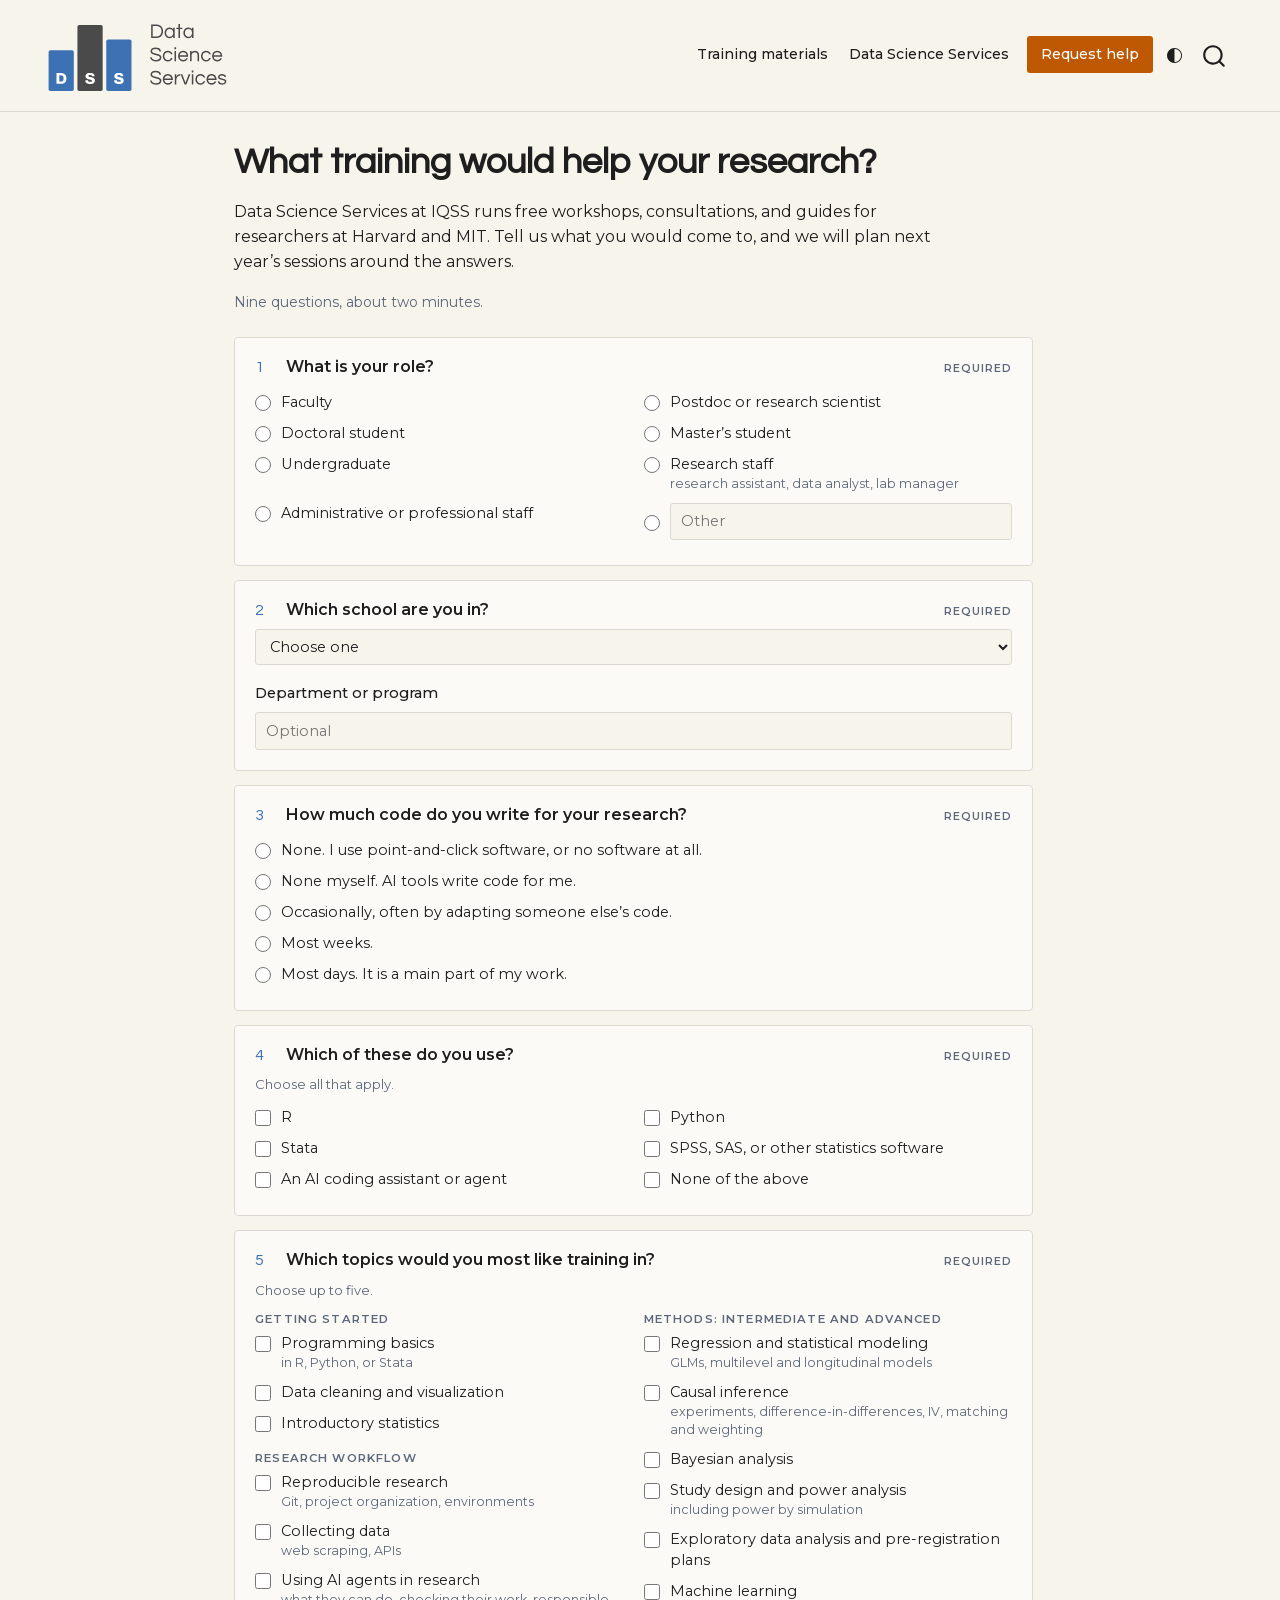
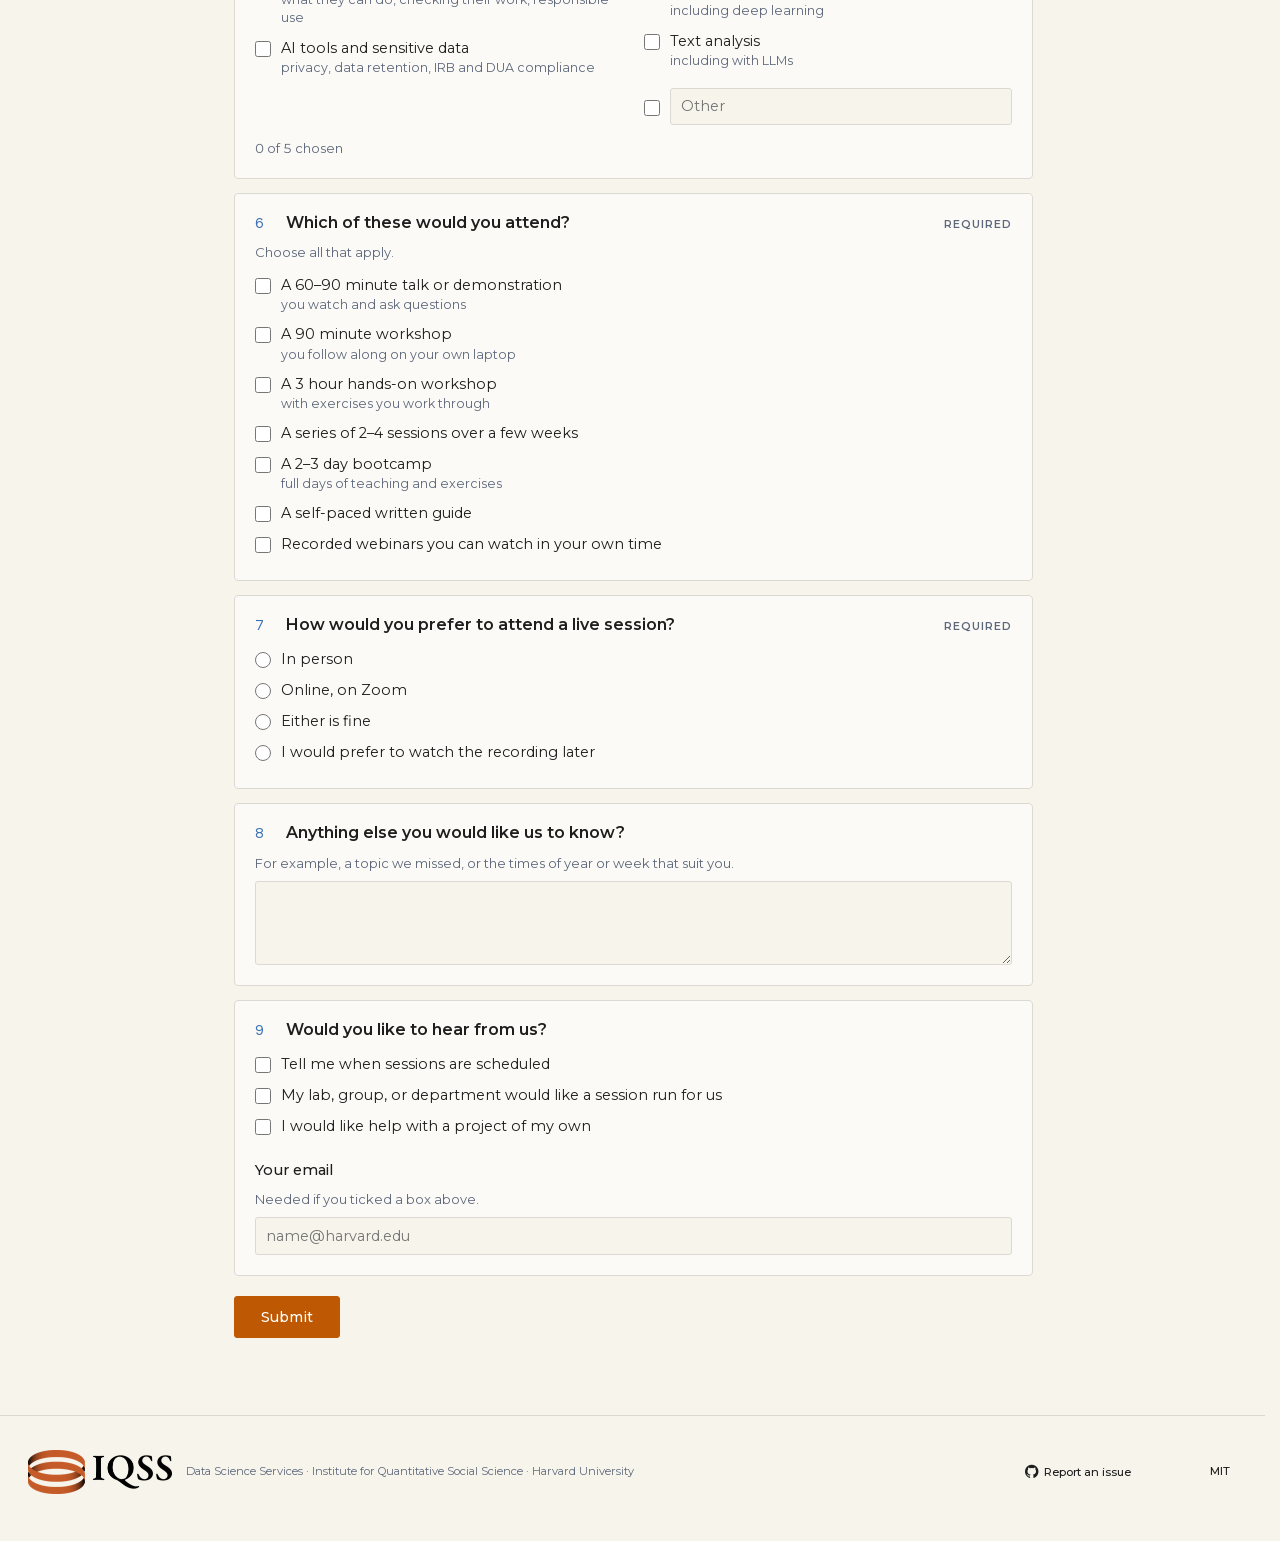
==== commit a80feb5c: "Built site for gh-pages" ====
--- a/index.html
+++ b/index.html
@@ -321,7 +321,7 @@
 </header>
 
 
-<p class="lede">Data Science Services at IQSS runs free workshops, consultations, and guides for researchers at Harvard and MIT. Tell us what you would come to, and we will plan next year’s sessions around the answers.</p><p class="survey-meta">Nine questions, about two minutes. Only the first three are required, and your email is optional.</p><form id="survey-form" data-survey="2026" data-endpoint="https://script.google.com/macros/s/AKfycbxiOhMQ71eu6hIfHcC5cVQHvexdoMuqfLyOzqNETC7YJBLpxZy3nLkGeoO0Kr7VsfQU/exec" novalidate=""><fieldset><div class="question" data-q="role" data-type="radio" data-required="true"><div class="q" id="role-label"><span class="num">1</span><span class="q-text">What is your role?</span><span class="req" title="Required">Required</span></div><div class="opts cols"><label class="opt" for="role-1"><input type="radio" name="role" id="role-1" value="Faculty"><span>Faculty</span></label><label class="opt" for="role-2"><input type="radio" name="role" id="role-2" value="Postdoc or research scientist"><span>Postdoc or research scientist</span></label><label class="opt" for="role-3"><input type="radio" name="role" id="role-3" value="Doctoral student"><span>Doctoral student</span></label><label class="opt" for="role-4"><input type="radio" name="role" id="role-4" value="Master’s student"><span>Master’s student</span></label><label class="opt" for="role-5"><input type="radio" name="role" id="role-5" value="Undergraduate"><span>Undergraduate</span></label><label class="opt" for="role-6"><input type="radio" name="role" id="role-6" value="Research or administrative staff"><span>Research or administrative staff</span></label><div class="opt opt-other"><input type="radio" name="role" id="role-other" value="Other" aria-label="Other"><input type="text" class="other-text" id="role-other-text" name="role_other" placeholder="Other" maxlength="200" aria-label="Other, please describe"></div></div><div class="error" role="alert"></div></div></fieldset><fieldset><div class="question" data-q="school" data-type="select" data-required="true"><div class="q" id="school-label"><span class="num">2</span><span class="q-text">Which school are you in?</span><span class="req" title="Required">Required</span></div><select id="school" name="school" aria-labelledby="school-label"><option value="">Choose one</option><option>Faculty of Arts and Sciences</option><option>School of Engineering and Applied Sciences</option><option>Business School</option><option>Chan School of Public Health</option><option>Divinity School</option><option>Graduate School of Design</option><option>Graduate School of Education</option><option>Kennedy School</option><option>Law School</option><option>Medical School or School of Dental Medicine</option><option>Radcliffe Institute</option><option>Other Harvard unit</option><option>MIT</option><option>Elsewhere</option></select><div class="error" role="alert"></div></div><div class="question" data-q="department" data-type="text"><div class="q part" id="department-label"><span class="q-text">Department or program</span></div><input type="text" id="department" name="department" maxlength="200" placeholder="Optional" aria-labelledby="department-label"><div class="error" role="alert"></div></div></fieldset><fieldset><div class="question" data-q="coding" data-type="radio" data-required="true"><div class="q" id="coding-label"><span class="num">3</span><span class="q-text">How much code do you write for your research?</span><span class="req" title="Required">Required</span></div><div class="opts"><label class="opt" for="coding-1"><input type="radio" name="coding" id="coding-1" value="None. I use point-and-click tools or none at all."><span>None. I use point-and-click tools or none at all.</span></label><label class="opt" for="coding-2"><input type="radio" name="coding" id="coding-2" value="Occasionally, often by adapting someone else’s code."><span>Occasionally, often by adapting someone else’s code.</span></label><label class="opt" for="coding-3"><input type="radio" name="coding" id="coding-3" value="Most weeks."><span>Most weeks.</span></label><label class="opt" for="coding-4"><input type="radio" name="coding" id="coding-4" value="Most days. It is a main part of my work."><span>Most days. It is a main part of my work.</span></label></div><div class="error" role="alert"></div></div></fieldset><fieldset><div class="question" data-q="uses" data-type="checkbox"><div class="q" id="uses-label"><span class="num">4</span><span class="q-text">Which of these do you use?</span></div><div class="hint">Choose all that apply.</div><div class="opts cols"><label class="opt" for="uses-1"><input type="checkbox" name="uses" id="uses-1" value="R"><span>R</span></label><label class="opt" for="uses-2"><input type="checkbox" name="uses" id="uses-2" value="Python"><span>Python</span></label><label class="opt" for="uses-3"><input type="checkbox" name="uses" id="uses-3" value="Stata"><span>Stata</span></label><label class="opt" for="uses-4"><input type="checkbox" name="uses" id="uses-4" value="SPSS, SAS, or other statistics software"><span>SPSS, SAS, or other statistics software</span></label><label class="opt" for="uses-5"><input type="checkbox" name="uses" id="uses-5" value="An AI coding assistant or agent"><span>An AI coding assistant or agent</span></label><label class="opt" for="uses-6"><input type="checkbox" name="uses" id="uses-6" value="None yet"><span>None yet</span></label></div><div class="error" role="alert"></div></div></fieldset><fieldset><div class="question" data-q="topics" data-type="checkbox" data-max="3"><div class="q" id="topics-label"><span class="num">5</span><span class="q-text">Which topics would you most like training in?</span></div><div class="hint">Choose up to three.</div><div class="opts cols"><div class="opt-group"><div class="group-label">Getting started</div><label class="opt" for="topics-1"><input type="checkbox" name="topics" id="topics-1" value="Programming basics"><span>Programming basics<small>in R, Python, or Stata</small></span></label><label class="opt" for="topics-2"><input type="checkbox" name="topics" id="topics-2" value="Data cleaning and visualization"><span>Data cleaning and visualization</span></label><label class="opt" for="topics-3"><input type="checkbox" name="topics" id="topics-3" value="Introductory statistics"><span>Introductory statistics</span></label></div><div class="opt-group"><div class="group-label">Research workflow</div><label class="opt" for="topics-4"><input type="checkbox" name="topics" id="topics-4" value="Reproducible research"><span>Reproducible research<small>Git, project organization, environments</small></span></label><label class="opt" for="topics-5"><input type="checkbox" name="topics" id="topics-5" value="Collecting data"><span>Collecting data<small>web scraping, APIs</small></span></label><label class="opt" for="topics-6"><input type="checkbox" name="topics" id="topics-6" value="Using AI agents in research"><span>Using AI agents in research<small>what they can do, checking their work, responsible use</small></span></label><label class="opt" for="topics-7"><input type="checkbox" name="topics" id="topics-7" value="AI tools and sensitive data"><span>AI tools and sensitive data<small>privacy, data retention, IRB and DUA compliance</small></span></label></div><div class="opt-group"><div class="group-label">Methods: intermediate and advanced</div><label class="opt" for="topics-8"><input type="checkbox" name="topics" id="topics-8" value="Regression and statistical modeling"><span>Regression and statistical modeling<small>GLMs, multilevel and longitudinal models</small></span></label><label class="opt" for="topics-9"><input type="checkbox" name="topics" id="topics-9" value="Causal inference"><span>Causal inference<small>experiments, difference-in-differences, IV, matching and weighting</small></span></label><label class="opt" for="topics-10"><input type="checkbox" name="topics" id="topics-10" value="Bayesian analysis"><span>Bayesian analysis</span></label><label class="opt" for="topics-11"><input type="checkbox" name="topics" id="topics-11" value="Study design and power analysis"><span>Study design and power analysis<small>including power by simulation</small></span></label><label class="opt" for="topics-12"><input type="checkbox" name="topics" id="topics-12" value="Machine learning and text as data"><span>Machine learning and text as data</span></label></div><div class="opt opt-other"><input type="checkbox" name="topics" id="topics-other" value="Other" aria-label="Other"><input type="text" class="other-text" id="topics-other-text" name="topics_other" placeholder="Other" maxlength="200" aria-label="Other, please describe"></div></div><div class="counter" aria-live="polite"></div><div class="error" role="alert"></div></div></fieldset><fieldset><div class="question" data-q="formats" data-type="checkbox"><div class="q" id="formats-label"><span class="num">6</span><span class="q-text">Which of these would you attend?</span></div><div class="hint">Choose all that apply.</div><div class="opts"><label class="opt" for="formats-1"><input type="checkbox" name="formats" id="formats-1" value="A 60–90 minute talk or demonstration"><span>A 60–90 minute talk or demonstration<small>you watch and ask questions</small></span></label><label class="opt" for="formats-2"><input type="checkbox" name="formats" id="formats-2" value="A 90 minute workshop"><span>A 90 minute workshop<small>you follow along on your own laptop</small></span></label><label class="opt" for="formats-3"><input type="checkbox" name="formats" id="formats-3" value="A 3 hour hands-on workshop"><span>A 3 hour hands-on workshop<small>with exercises you work through</small></span></label><label class="opt" for="formats-4"><input type="checkbox" name="formats" id="formats-4" value="A series of 2–4 sessions over a few weeks"><span>A series of 2–4 sessions over a few weeks</span></label><label class="opt" for="formats-5"><input type="checkbox" name="formats" id="formats-5" value="Drop-in office hours"><span>Drop-in office hours<small>bring your own problem</small></span></label><label class="opt" for="formats-6"><input type="checkbox" name="formats" id="formats-6" value="A self-paced written guide"><span>A self-paced written guide</span></label><label class="opt" for="formats-7"><input type="checkbox" name="formats" id="formats-7" value="Short recorded videos"><span>Short recorded videos</span></label></div><div class="error" role="alert"></div></div></fieldset><fieldset><div class="question" data-q="attend" data-type="radio"><div class="q" id="attend-label"><span class="num">7</span><span class="q-text">How would you prefer to attend a live session?</span></div><div class="opts"><label class="opt" for="attend-1"><input type="radio" name="attend" id="attend-1" value="In person"><span>In person</span></label><label class="opt" for="attend-2"><input type="radio" name="attend" id="attend-2" value="Online, on Zoom"><span>Online, on Zoom</span></label><label class="opt" for="attend-3"><input type="radio" name="attend" id="attend-3" value="Either is fine"><span>Either is fine</span></label><label class="opt" for="attend-4"><input type="radio" name="attend" id="attend-4" value="I would mostly watch the recording later"><span>I would mostly watch the recording later</span></label></div><div class="error" role="alert"></div></div></fieldset><fieldset><div class="question" data-q="comments" data-type="textarea"><div class="q" id="comments-label"><span class="num">8</span><span class="q-text">Anything else you would like us to know?</span></div><textarea id="comments" name="comments" maxlength="2000" placeholder="A method your group keeps asking about, a time of year that suits you, a session you attended and liked" aria-labelledby="comments-label"></textarea><div class="error" role="alert"></div></div></fieldset><fieldset><div class="question" data-q="follow_up" data-type="checkbox"><div class="q" id="follow_up-label"><span class="num">9</span><span class="q-text">Would you like to hear from us?</span></div><div class="opts"><label class="opt" for="follow_up-1"><input type="checkbox" name="follow_up" id="follow_up-1" value="Tell me when sessions on my topics are scheduled"><span>Tell me when sessions on my topics are scheduled</span></label><label class="opt" for="follow_up-2"><input type="checkbox" name="follow_up" id="follow_up-2" value="My lab, group, or department would like a session run for us"><span>My lab, group, or department would like a session run for us</span></label><label class="opt" for="follow_up-3"><input type="checkbox" name="follow_up" id="follow_up-3" value="I would like a consultation on a project of my own"><span>I would like a consultation on a project of my own</span></label></div><div class="error" role="alert"></div></div><div class="question" data-q="email" data-type="email"><div class="q part" id="email-label"><span class="q-text">Your email</span></div><div class="hint">Only if you ticked a box above.</div><input type="email" id="email" name="email" autocomplete="email" maxlength="200" placeholder="name@harvard.edu" aria-labelledby="email-label"><div class="error" role="alert"></div></div></fieldset><div class="hp" aria-hidden="true"><label>Website <input type="text" name="website" tabindex="-1" autocomplete="off"></label></div><div class="actions"><button type="submit" class="dss-btn">Submit</button><span class="status" role="status"></span></div></form><div id="survey-thanks" class="thanks" hidden="" tabindex="-1"><h2>Thank you</h2><p>Thank you. We will use your answers to plan next year’s training. If you asked us to get in touch, we will write to you at the address you gave.</p></div>
+<p class="lede">Data Science Services at IQSS runs free workshops, consultations, and guides for researchers at Harvard and MIT. Tell us what you would come to, and we will plan next year’s sessions around the answers.</p><p class="survey-meta">Nine questions, about two minutes.</p><form id="survey-form" data-survey="2026" data-endpoint="https://script.google.com/macros/s/AKfycbxiOhMQ71eu6hIfHcC5cVQHvexdoMuqfLyOzqNETC7YJBLpxZy3nLkGeoO0Kr7VsfQU/exec" novalidate=""><fieldset><div class="question" data-q="role" data-type="radio" data-required="true"><div class="q" id="role-label"><span class="num">1</span><span class="q-text">What is your role?</span><span class="req" title="Required">Required</span></div><div class="opts cols"><label class="opt" for="role-1"><input type="radio" name="role" id="role-1" value="Faculty"><span>Faculty</span></label><label class="opt" for="role-2"><input type="radio" name="role" id="role-2" value="Postdoc or research scientist"><span>Postdoc or research scientist</span></label><label class="opt" for="role-3"><input type="radio" name="role" id="role-3" value="Doctoral student"><span>Doctoral student</span></label><label class="opt" for="role-4"><input type="radio" name="role" id="role-4" value="Master’s student"><span>Master’s student</span></label><label class="opt" for="role-5"><input type="radio" name="role" id="role-5" value="Undergraduate"><span>Undergraduate</span></label><label class="opt" for="role-6"><input type="radio" name="role" id="role-6" value="Research staff"><span>Research staff<small>research assistant, data analyst, lab manager</small></span></label><label class="opt" for="role-7"><input type="radio" name="role" id="role-7" value="Administrative or professional staff"><span>Administrative or professional staff</span></label><div class="opt opt-other"><input type="radio" name="role" id="role-other" value="Other" aria-label="Other"><input type="text" class="other-text" id="role-other-text" name="role_other" placeholder="Other" maxlength="200" aria-label="Other, please describe"></div></div><div class="error" role="alert"></div></div></fieldset><fieldset><div class="question" data-q="school" data-type="select" data-required="true"><div class="q" id="school-label"><span class="num">2</span><span class="q-text">Which school are you in?</span><span class="req" title="Required">Required</span></div><select id="school" name="school" aria-labelledby="school-label"><option value="">Choose one</option><option>Faculty of Arts and Sciences</option><option>School of Engineering and Applied Sciences</option><option>Business School</option><option>Chan School of Public Health</option><option>Divinity School</option><option>Graduate School of Design</option><option>Graduate School of Education</option><option>Kennedy School</option><option>Law School</option><option>Medical School, School of Dental Medicine, or an affiliated hospital</option><option>Radcliffe Institute</option><option>Other Harvard unit</option><option>MIT</option><option>Elsewhere</option></select><div class="error" role="alert"></div></div><div class="question" data-q="department" data-type="text"><div class="q part" id="department-label"><span class="q-text">Department or program</span></div><input type="text" id="department" name="department" maxlength="200" placeholder="Optional" aria-labelledby="department-label"><div class="error" role="alert"></div></div></fieldset><fieldset><div class="question" data-q="coding" data-type="radio" data-required="true"><div class="q" id="coding-label"><span class="num">3</span><span class="q-text">How much code do you write for your research?</span><span class="req" title="Required">Required</span></div><div class="opts"><label class="opt" for="coding-1"><input type="radio" name="coding" id="coding-1" value="None. I use point-and-click software, or no software at all."><span>None. I use point-and-click software, or no software at all.</span></label><label class="opt" for="coding-2"><input type="radio" name="coding" id="coding-2" value="None myself. AI tools write code for me."><span>None myself. AI tools write code for me.</span></label><label class="opt" for="coding-3"><input type="radio" name="coding" id="coding-3" value="Occasionally, often by adapting someone else’s code."><span>Occasionally, often by adapting someone else’s code.</span></label><label class="opt" for="coding-4"><input type="radio" name="coding" id="coding-4" value="Most weeks."><span>Most weeks.</span></label><label class="opt" for="coding-5"><input type="radio" name="coding" id="coding-5" value="Most days. It is a main part of my work."><span>Most days. It is a main part of my work.</span></label></div><div class="error" role="alert"></div></div></fieldset><fieldset><div class="question" data-q="uses" data-type="checkbox" data-required="true"><div class="q" id="uses-label"><span class="num">4</span><span class="q-text">Which of these do you use?</span><span class="req" title="Required">Required</span></div><div class="hint">Choose all that apply.</div><div class="opts cols"><label class="opt" for="uses-1"><input type="checkbox" name="uses" id="uses-1" value="R"><span>R</span></label><label class="opt" for="uses-2"><input type="checkbox" name="uses" id="uses-2" value="Python"><span>Python</span></label><label class="opt" for="uses-3"><input type="checkbox" name="uses" id="uses-3" value="Stata"><span>Stata</span></label><label class="opt" for="uses-4"><input type="checkbox" name="uses" id="uses-4" value="SPSS, SAS, or other statistics software"><span>SPSS, SAS, or other statistics software</span></label><label class="opt" for="uses-5"><input type="checkbox" name="uses" id="uses-5" value="An AI coding assistant or agent"><span>An AI coding assistant or agent</span></label><label class="opt" for="uses-6"><input type="checkbox" name="uses" id="uses-6" value="None of the above" data-exclusive=""><span>None of the above</span></label></div><div class="error" role="alert"></div></div></fieldset><fieldset><div class="question" data-q="topics" data-type="checkbox" data-required="true" data-max="5"><div class="q" id="topics-label"><span class="num">5</span><span class="q-text">Which topics would you most like training in?</span><span class="req" title="Required">Required</span></div><div class="hint">Choose up to five.</div><div class="opts cols"><div class="opt-group"><div class="group-label">Getting started</div><label class="opt" for="topics-1"><input type="checkbox" name="topics" id="topics-1" value="Programming basics"><span>Programming basics<small>in R, Python, or Stata</small></span></label><label class="opt" for="topics-2"><input type="checkbox" name="topics" id="topics-2" value="Data cleaning and visualization"><span>Data cleaning and visualization</span></label><label class="opt" for="topics-3"><input type="checkbox" name="topics" id="topics-3" value="Introductory statistics"><span>Introductory statistics</span></label></div><div class="opt-group"><div class="group-label">Research workflow</div><label class="opt" for="topics-4"><input type="checkbox" name="topics" id="topics-4" value="Reproducible research"><span>Reproducible research<small>Git, project organization, environments</small></span></label><label class="opt" for="topics-5"><input type="checkbox" name="topics" id="topics-5" value="Collecting data"><span>Collecting data<small>web scraping, APIs</small></span></label><label class="opt" for="topics-6"><input type="checkbox" name="topics" id="topics-6" value="Using AI agents in research"><span>Using AI agents in research<small>what they can do, checking their work, responsible use</small></span></label><label class="opt" for="topics-7"><input type="checkbox" name="topics" id="topics-7" value="AI tools and sensitive data"><span>AI tools and sensitive data<small>privacy, data retention, IRB and DUA compliance</small></span></label></div><div class="opt-group"><div class="group-label">Methods: intermediate and advanced</div><label class="opt" for="topics-8"><input type="checkbox" name="topics" id="topics-8" value="Regression and statistical modeling"><span>Regression and statistical modeling<small>GLMs, multilevel and longitudinal models</small></span></label><label class="opt" for="topics-9"><input type="checkbox" name="topics" id="topics-9" value="Causal inference"><span>Causal inference<small>experiments, difference-in-differences, IV, matching and weighting</small></span></label><label class="opt" for="topics-10"><input type="checkbox" name="topics" id="topics-10" value="Bayesian analysis"><span>Bayesian analysis</span></label><label class="opt" for="topics-11"><input type="checkbox" name="topics" id="topics-11" value="Study design and power analysis"><span>Study design and power analysis<small>including power by simulation</small></span></label><label class="opt" for="topics-12"><input type="checkbox" name="topics" id="topics-12" value="Exploratory data analysis and pre-registration plans"><span>Exploratory data analysis and pre-registration plans</span></label><label class="opt" for="topics-13"><input type="checkbox" name="topics" id="topics-13" value="Machine learning"><span>Machine learning<small>including deep learning</small></span></label><label class="opt" for="topics-14"><input type="checkbox" name="topics" id="topics-14" value="Text analysis"><span>Text analysis<small>including with LLMs</small></span></label></div><div class="opt opt-other"><input type="checkbox" name="topics" id="topics-other" value="Other" aria-label="Other"><input type="text" class="other-text" id="topics-other-text" name="topics_other" placeholder="Other" maxlength="200" aria-label="Other, please describe"></div></div><div class="counter" aria-live="polite"></div><div class="error" role="alert"></div></div></fieldset><fieldset><div class="question" data-q="formats" data-type="checkbox" data-required="true"><div class="q" id="formats-label"><span class="num">6</span><span class="q-text">Which of these would you attend?</span><span class="req" title="Required">Required</span></div><div class="hint">Choose all that apply.</div><div class="opts"><label class="opt" for="formats-1"><input type="checkbox" name="formats" id="formats-1" value="A 60–90 minute talk or demonstration"><span>A 60–90 minute talk or demonstration<small>you watch and ask questions</small></span></label><label class="opt" for="formats-2"><input type="checkbox" name="formats" id="formats-2" value="A 90 minute workshop"><span>A 90 minute workshop<small>you follow along on your own laptop</small></span></label><label class="opt" for="formats-3"><input type="checkbox" name="formats" id="formats-3" value="A 3 hour hands-on workshop"><span>A 3 hour hands-on workshop<small>with exercises you work through</small></span></label><label class="opt" for="formats-4"><input type="checkbox" name="formats" id="formats-4" value="A series of 2–4 sessions over a few weeks"><span>A series of 2–4 sessions over a few weeks</span></label><label class="opt" for="formats-5"><input type="checkbox" name="formats" id="formats-5" value="A 2–3 day bootcamp"><span>A 2–3 day bootcamp<small>full days of teaching and exercises</small></span></label><label class="opt" for="formats-6"><input type="checkbox" name="formats" id="formats-6" value="A self-paced written guide"><span>A self-paced written guide</span></label><label class="opt" for="formats-7"><input type="checkbox" name="formats" id="formats-7" value="Recorded webinars you can watch in your own time"><span>Recorded webinars you can watch in your own time</span></label></div><div class="error" role="alert"></div></div></fieldset><fieldset><div class="question" data-q="attend" data-type="radio" data-required="true"><div class="q" id="attend-label"><span class="num">7</span><span class="q-text">How would you prefer to attend a live session?</span><span class="req" title="Required">Required</span></div><div class="opts"><label class="opt" for="attend-1"><input type="radio" name="attend" id="attend-1" value="In person"><span>In person</span></label><label class="opt" for="attend-2"><input type="radio" name="attend" id="attend-2" value="Online, on Zoom"><span>Online, on Zoom</span></label><label class="opt" for="attend-3"><input type="radio" name="attend" id="attend-3" value="Either is fine"><span>Either is fine</span></label><label class="opt" for="attend-4"><input type="radio" name="attend" id="attend-4" value="I would prefer to watch the recording later"><span>I would prefer to watch the recording later</span></label></div><div class="error" role="alert"></div></div></fieldset><fieldset><div class="question" data-q="comments" data-type="textarea"><div class="q" id="comments-label"><span class="num">8</span><span class="q-text">Anything else you would like us to know?</span></div><div class="hint">For example, a topic we missed, or the times of year or week that suit you.</div><textarea id="comments" name="comments" maxlength="2000" aria-labelledby="comments-label"></textarea><div class="error" role="alert"></div></div></fieldset><fieldset><div class="question" data-q="follow_up" data-type="checkbox"><div class="q" id="follow_up-label"><span class="num">9</span><span class="q-text">Would you like to hear from us?</span></div><div class="opts"><label class="opt" for="follow_up-1"><input type="checkbox" name="follow_up" id="follow_up-1" value="Tell me when sessions are scheduled"><span>Tell me when sessions are scheduled</span></label><label class="opt" for="follow_up-2"><input type="checkbox" name="follow_up" id="follow_up-2" value="My lab, group, or department would like a session run for us"><span>My lab, group, or department would like a session run for us</span></label><label class="opt" for="follow_up-3"><input type="checkbox" name="follow_up" id="follow_up-3" value="I would like help with a project of my own"><span>I would like help with a project of my own</span></label></div><div class="error" role="alert"></div></div><div class="question" data-q="email" data-type="email" data-required-if="follow_up" data-required-message="Please add your email so we can get back to you."><div class="q part" id="email-label"><span class="q-text">Your email</span></div><div class="hint">Needed if you ticked a box above.</div><input type="email" id="email" name="email" autocomplete="email" maxlength="200" placeholder="name@harvard.edu" aria-labelledby="email-label"><div class="error" role="alert"></div></div></fieldset><div class="hp" aria-hidden="true"><label>Website <input type="text" name="website" tabindex="-1" autocomplete="off"></label></div><div class="actions"><button type="submit" class="dss-btn">Submit</button><span class="status" role="status"></span></div></form><div id="survey-thanks" class="thanks" hidden="" tabindex="-1"><h2>Thank you</h2><p>Thank you. We will use your answers to plan next year’s training. If you asked us to get in touch, we will write to you at the address you gave.</p></div>
 
 
 
